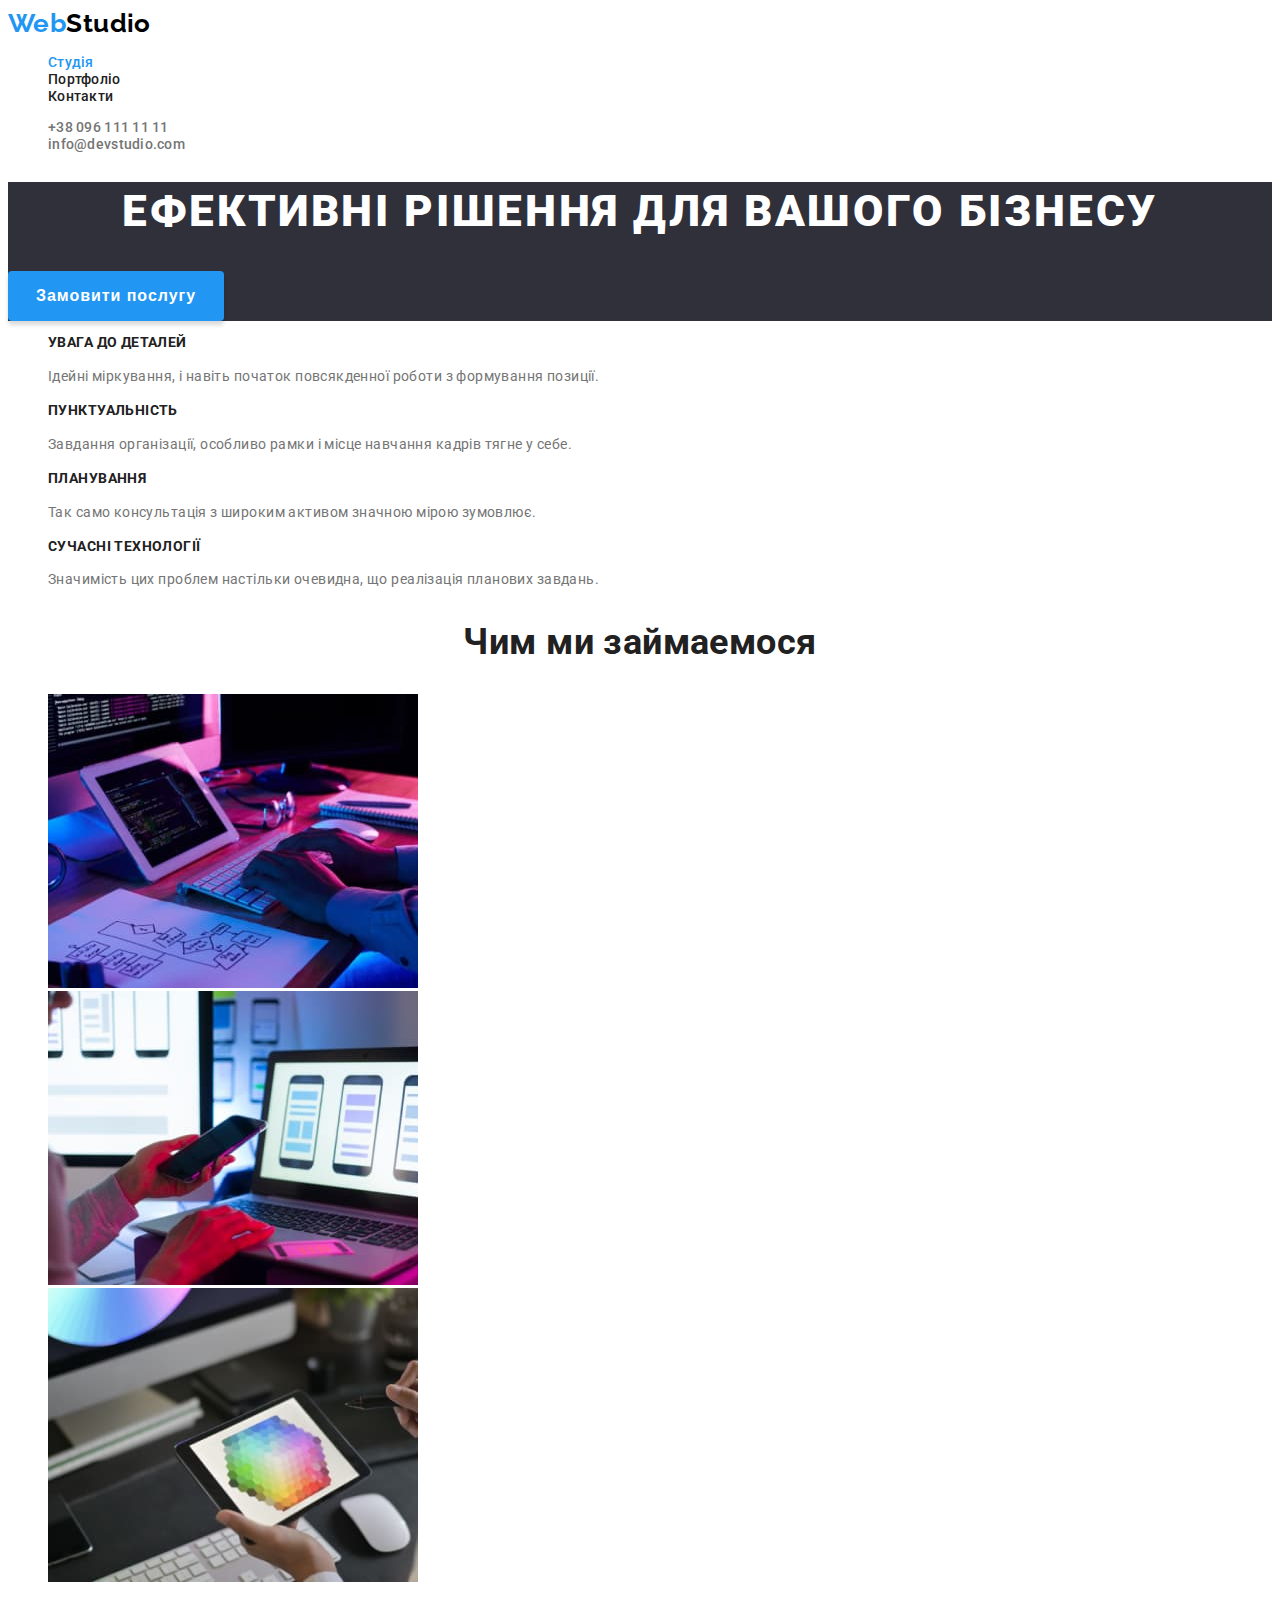
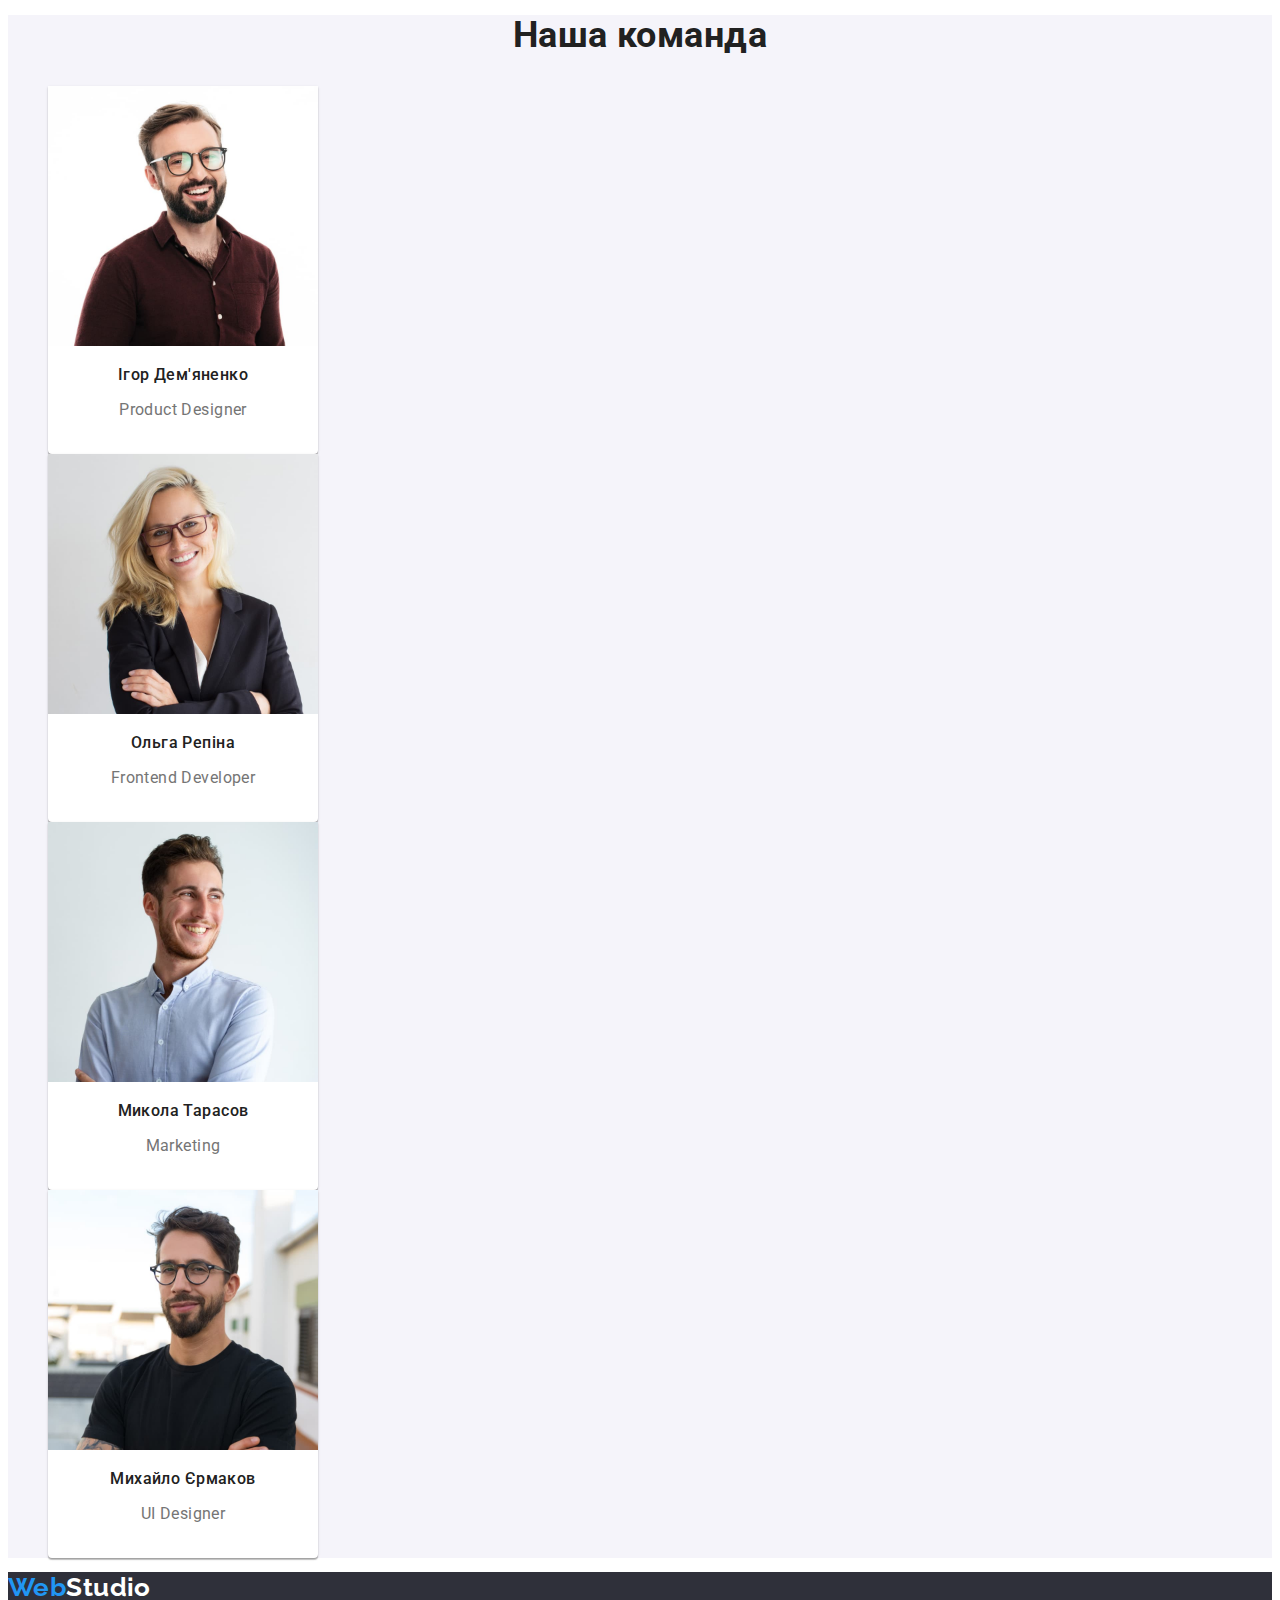
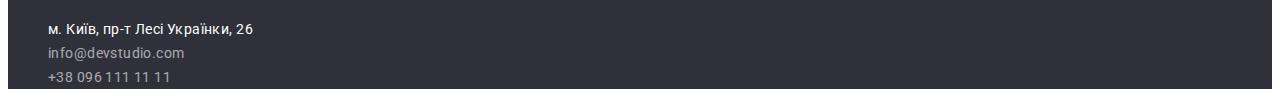
==== index.html @ 96045a49 "Создана копия с дз2" ====
<!DOCTYPE html>
<html lang="uk">
<head>
    <meta charset="UTF-8">
    <meta http-equiv="X-UA-Compatible" content="IE=edge">
    <meta name="viewport" content="width=device-width, initial-scale=1.0">
    <title>Студія</title>
    <link rel="preconnect" href="https://fonts.googleapis.com">
    <link rel="preconnect" href="https://fonts.gstatic.com" crossorigin>
    <link href="https://fonts.googleapis.com/css2?family=Raleway:wght@700&family=Roboto:wght@400;500;700;900&display=swap" rel="stylesheet">
    <link rel="stylesheet" href="./normalize.css">
    <link rel="stylesheet" href="./css/styles.css">
</head>
<body>
    <header class="page-header">
        <!-- шапка меню-->
        <nav>
            <a class="logo" href="./index.html" lang="en">Web<span class="logo-header">Studio</span></a>
            <ul class="site-nav list">
                <li><a class="link accent active" href="./index.html">Студія</a></li>
                <li><a class="link  accent" href="./portfolio.html">Портфоліо</a></li>
                <li><a class="link  accent" href="#">Контакти</a></li>
            </ul>
        </nav>
        <!-- Контакты -->
        <ul class="list">
            <li>
                <a class="nav-contacts  accent" href="tel:+380961111111">+38 096 111 11 11</a>
            </li>
            <li>
                <a class="nav-contacts  accent" href="mailto:info@devstudio.com">info@devstudio.com</a>
            </li>
        </ul>
    </header>
    <main>
        <!-- Секция 1  Герой "Шапка" по Фигме -->
        <section class="hero">
            <h1 class="hero-title">Ефективні рішення для вашого бізнесу</h1>
            <button class="hero-button" type="button">Замовити послугу</button>
        </section>
        <!-- Секция 2 "Особливості"  -->
        <section class="peculiarities">
            <h2 class="section-title visually-hidden" >Особливості</h2>
            <ul class="list">
                <li>
                    <h3 class="peculiarities-subtitle" >Увага до деталей</h3>
                    <p class="peculiarities-text">Ідейні міркування, і навіть початок повсякденної роботи з формування позиції.</p>
                </li>
                <li>
                    <h3 class="peculiarities-subtitle" >Пунктуальність</h3>
                    <p class="peculiarities-text">Завдання організації, особливо рамки і місце навчання кадрів тягне у себе.</p>
                </li>
                <li>
                    <h3 class="peculiarities-subtitle" >Планування</h3>
                    <p class="peculiarities-text">Так само консультація з широким активом значною мірою зумовлює.</p>
                </li>
                <li>
                    <h3 class="peculiarities-subtitle" >Сучасні технології</h3>
                    <p class="peculiarities-text">Значимість цих проблем настільки очевидна, що реалізація планових завдань.</p>
                </li>
            </ul>
        </section>
        <!-- Секция 3 "Чим ми займаемося" -->
        <section>
            <h2 class="section-title" >Чим ми займаемося</h2>
            <ul class="list">
                <li>
                    <img src="./images/studio/sect3/section3-box1.jpg" alt="Десктопні додатки" width="370">
                </li>
                <li>
                    <img src="./images/studio/sect3/section3-box2.jpg" alt="Мобільні додатки" width="370">
                </li>
                <li>
                    <img src="./images/studio/sect3/section3-box3.jpg" alt="Дизайнерські рішення" width="370">
                </li>
            </ul>
        </section>
        <!-- Секция 4 "Наша команда" -->
        <section class="team">
            <h2 class="section-title" >Наша команда</h2>
            <ul class="list">
                <li class="team-card">
                    <img src="./images/studio/sect4/section4-img1.jpg" alt="Фото Ігоря Дем'яненко" width="270" />
                    <h3 class="team-subtitle" >Ігор Дем'яненко</h3>
                    <p lang="en" class="team-text">Product Designer</p>
                </li>
                <li class="team-card">
                    <img src="./images/studio/sect4/section4-img2.jpg" alt="Фото Ольги Репіной" width="270" />
                    <h3 class="team-subtitle" >Ольга Репіна</h3>
                    <p lang="en" class="team-text">Frontend Developer</p>
                </li>
                <li class="team-card">
                    <img src="./images/studio/sect4/section4-img3.jpg" alt="Фото Миколи Тарасова" width="270" />
                    <h3 class="team-subtitle" >Микола Тарасов</h3>
                    <p lang="en" class="team-text">Marketing</p>
                </li>
                <li class="team-card">
                    <img src="./images/studio/sect4/section4-img4.jpg" alt="Фото Михайла Єрмакова" width="270" />
                    <h3 class="team-subtitle" >Михайло Єрмаков</h3>
                    <p lang="en" class="team-text">UI Designer</p>
                </li>
            </ul>
        </section>
    </main>
        <!-- Подвал -->
    <footer class="footer">
        <a class="logo" href="./index.html" lang="en">Web<span class="logo-footer">Studio</span></a>
        <address>
            <ul class="list">
                <li>
                    <a class="address-link" href="https://goo.gl/maps/CPtrU1FHBa2aNyZL9" target="_blank" rel="noopener noreferrer nofollow">м. Київ, пр-т Лесі Українки, 26</a>
                </li>
                <li>
                    <a class="footer-contacts accent" href="mailto:info@devstudio.com">info@devstudio.com</a>
                </li>
                <li>
                    <a class="footer-contacts accent" href="tel:+380961111111">+38 096 111 11 11</a>
                </li>
            </ul>
        </address>
    </footer>
</body>
</html>
---- css/styles.css ----
:root {
    --priority-text-color: #757575;
    --title-text-color: #212121;
    --accent-color: #2196F3;
    --borders-color: #ECECEC;
    --hero-footer-background: #2F303A;
    --page-background: #FFFFFF;
    --logo-header: #000000;
    --logo-footer: #FFFFFF;
    --hero:  #FFFFFF;
    --team-background: #F5F4FA;
    --address-color: rgba(255, 255, 255, 0.6);
    --team-box-shadow: 0px 1px 3px rgba(0, 0, 0, 0.12),
    0px 1px 1px rgba(0, 0, 0, 0.14),
    0px 2px 1px rgba(0, 0, 0, 0.2);
    --portfolio-box-shadow: 0px 3px 1px rgba(0, 0, 0, 0.1),
    0px 1px 2px rgba(0, 0, 0, 0.08),
    0px 2px 2px rgba(0, 0, 0, 0.12);
    --project-border:  #EEEEEE;
}

body{
    font-family: "Roboto", sans-serif ;
    font-size: 14px;
    letter-spacing: 0.03em;
    background-color: var(--page-background);
    color: var(--priority-text-color);
}

/* .page-header {
    width: 1600px;
    height: 56px;
    border: 1px solid #ECECEC; 
} */

/* Ссылка-Логотип  */
.logo {
    font-family: 'Raleway';
    font-weight: 700;
    font-size: 26px;
    line-height: 1.22;
    color: var(--accent-color);
}

/* Текст Studio */
.logo-header {
    color: var(--logo-header);
}
.logo-footer {
    color: var(--logo-footer);
}

/* Сброс точек списка */
.list,
.buttons.list,
.projects.list {
    list-style: none;   
}

/* Меню навигации */
.link,
.nav-contacts {
    font-weight: 500;
    line-height: 1.14;
    letter-spacing: 0.02em;
    color: var(--title-text-color);
}

/* Ссылки в навигации */
.logo,
.accent {
    text-decoration: none;
}

/* Цвет наведения на ссылку*/
.active,
.accent:hover,
.accent:focus {
    color: var(--accent-color);
}

.nav-contacts {
    color: var(--priority-text-color);
}

/* Секция Герой */
.hero {
    background-color: var(--hero-footer-background);
}

.hero-title {
    font-weight: 900;
    font-size: 44px;
    line-height: 1.36;
    text-align: center;
    letter-spacing: 0.06em;
    text-transform: uppercase;
    color: var(--hero);
}

/* Кнопка */
.hero-button {
    width: 216px;
    height: 50px;
    font-weight: 700;
    font-size: 16px;
    line-height: 1.88;
    letter-spacing: 0.06em;
    color: var(--logo-footer);
    border-radius: 4px;
    background-color: var(--accent-color);
    border: 0;
    box-shadow: 0px 4px 4px rgba(0, 0, 0, 0.15);
    cursor: pointer;
}

/* Заголовки секций h2 */
.section-title {
    font-size: 36px;
    line-height: 1.16;
    text-align: center;
    color: var(--title-text-color);
}

/* Скрытие заголовка */
.visually-hidden {
    position: absolute;
    white-space: nowrap;
    width: 1px;
    height: 1px;
    overflow: hidden;
    border: 0;
    padding: 0;
    clip: rect(0 0 0 0);
    clip-path: inset(50%);
    margin: -1px;
}

/* Заголовки h3 Секции "Особенности"*/
.peculiarities-subtitle {
    font-size: 14px;
    line-height: 1.14;
    text-transform: uppercase;
    color: var(--title-text-color);
} 

/* текст Секции "Особенности" */
.peculiarities-text {
    line-height: 1.7;
}

/* Секция Наша команда */
.team {
    background-color: var(--team-background);
}

.team-card {
    width: 270px;
    height: 368px;
    background: var(--page-background);
    box-shadow: var(--team-box-shadow);
    border-radius: 0px 0px 4px 4px;
}

.team-subtitle {
    font-weight: 500;
    font-size: 16px;
    line-height: 1.19;
    text-align: center;
    color: var(--title-text-color);
}

.team-text {
    font-size: 16px;
    line-height: 1.19;
    text-align: center;
}

/* Футер */
.footer {
    background: var(--hero-footer-background);
}

.address-link,
.footer-contacts {
    font-style: normal;
    line-height: 1.7;
    color: var(--logo-footer);
    text-decoration: none;
}

.footer-contacts {
    color: var(--address-color);
}

/* Страница Портфолио */
/* Кнопки */
.portfolio-button {
    font-family: inherit;
    font-weight: 500;
    font-size: 16px;
    line-height: 1.6;
    text-align: center;
    color: var(--title-text-color);
    cursor: pointer;
    background: var(--team-background);
    border-radius: 4px;
    border: 0;
}
  /* Активная кнопка */
.portfolio-button.active,
.portfolio-button:hover,
portfolio-button:focus {
    color: var(--logo-footer);
    background: var(--accent-color);
}

/* Заголовки h2 Проектов */
.projects-title {
    font-size: 18px;
    line-height: 2;
    letter-spacing: 0.06em;
    color: var(--title-text-color);
}

.projects-text {
font-size: 16px;
line-height: 1.87;
}
.project {
    width: 370px;
    height: 404px;
background:var(--page-background);
border: 1px solid var(--project-border);
}
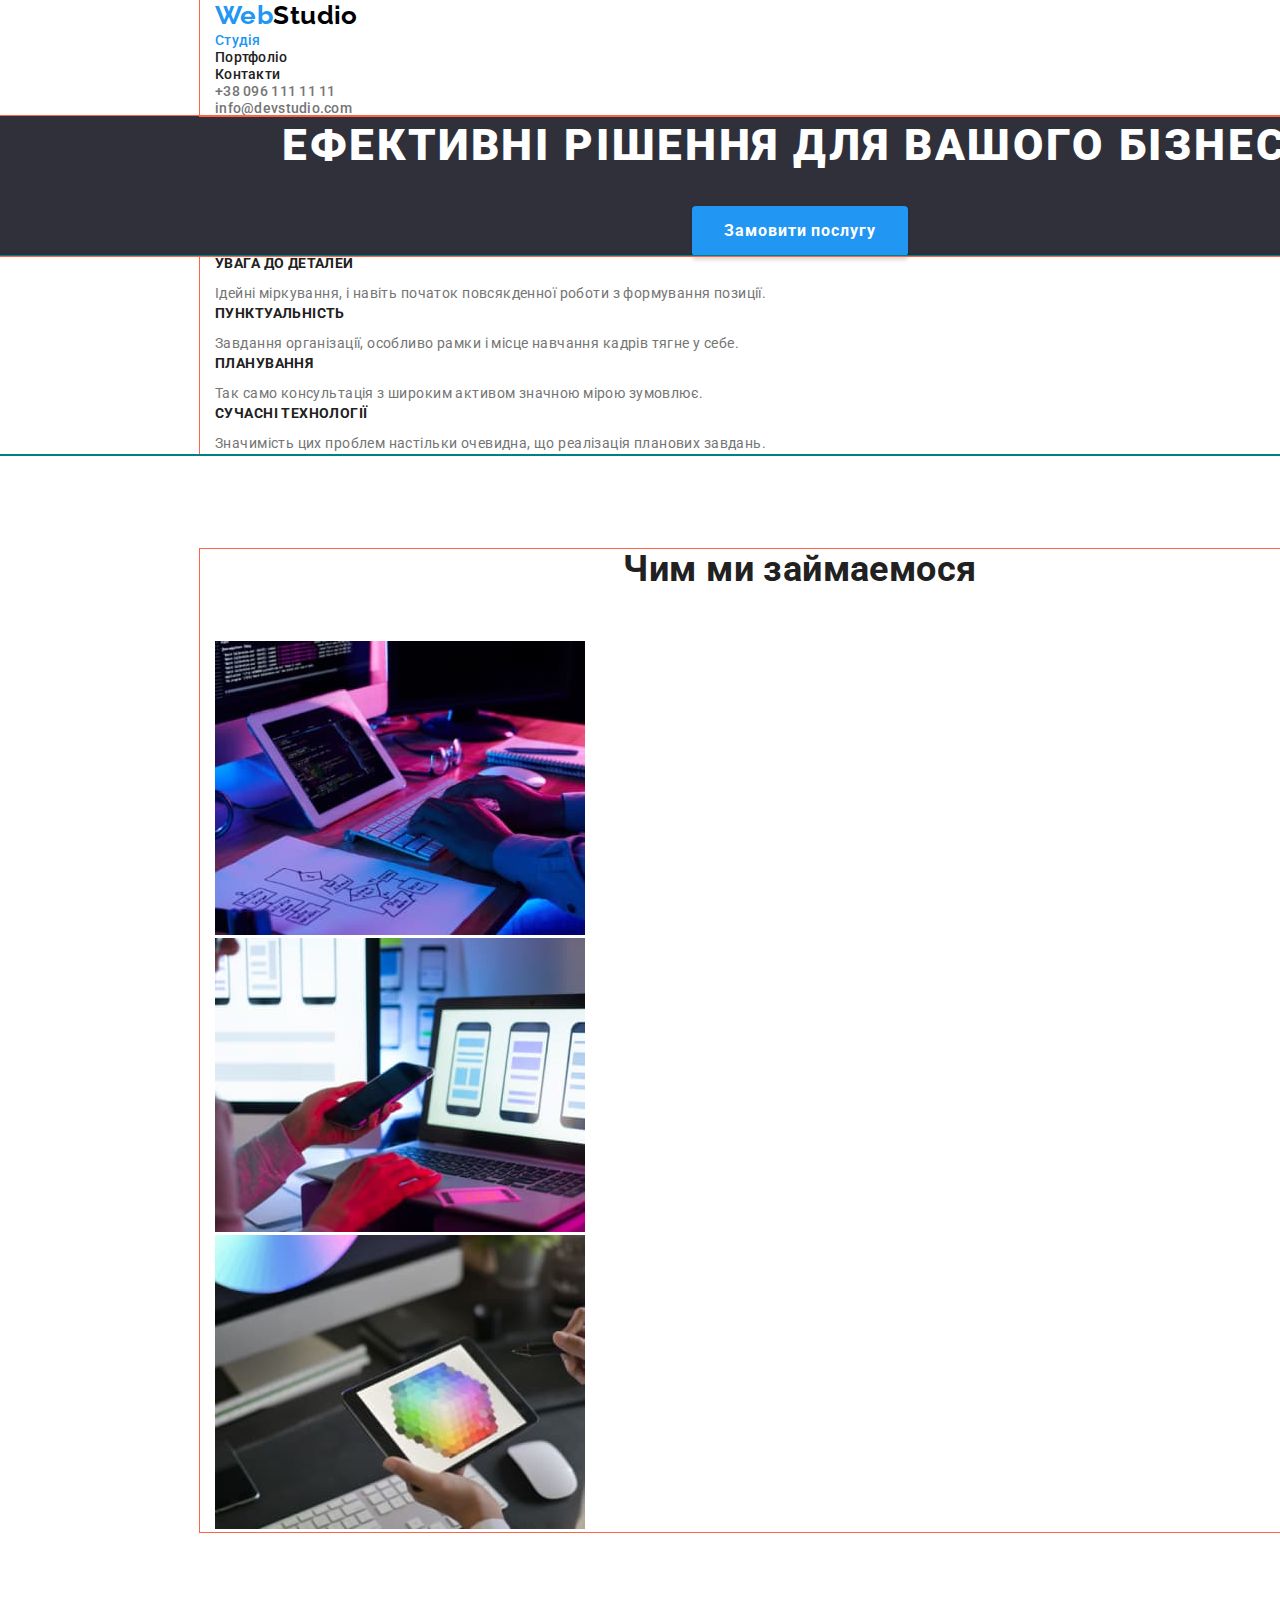
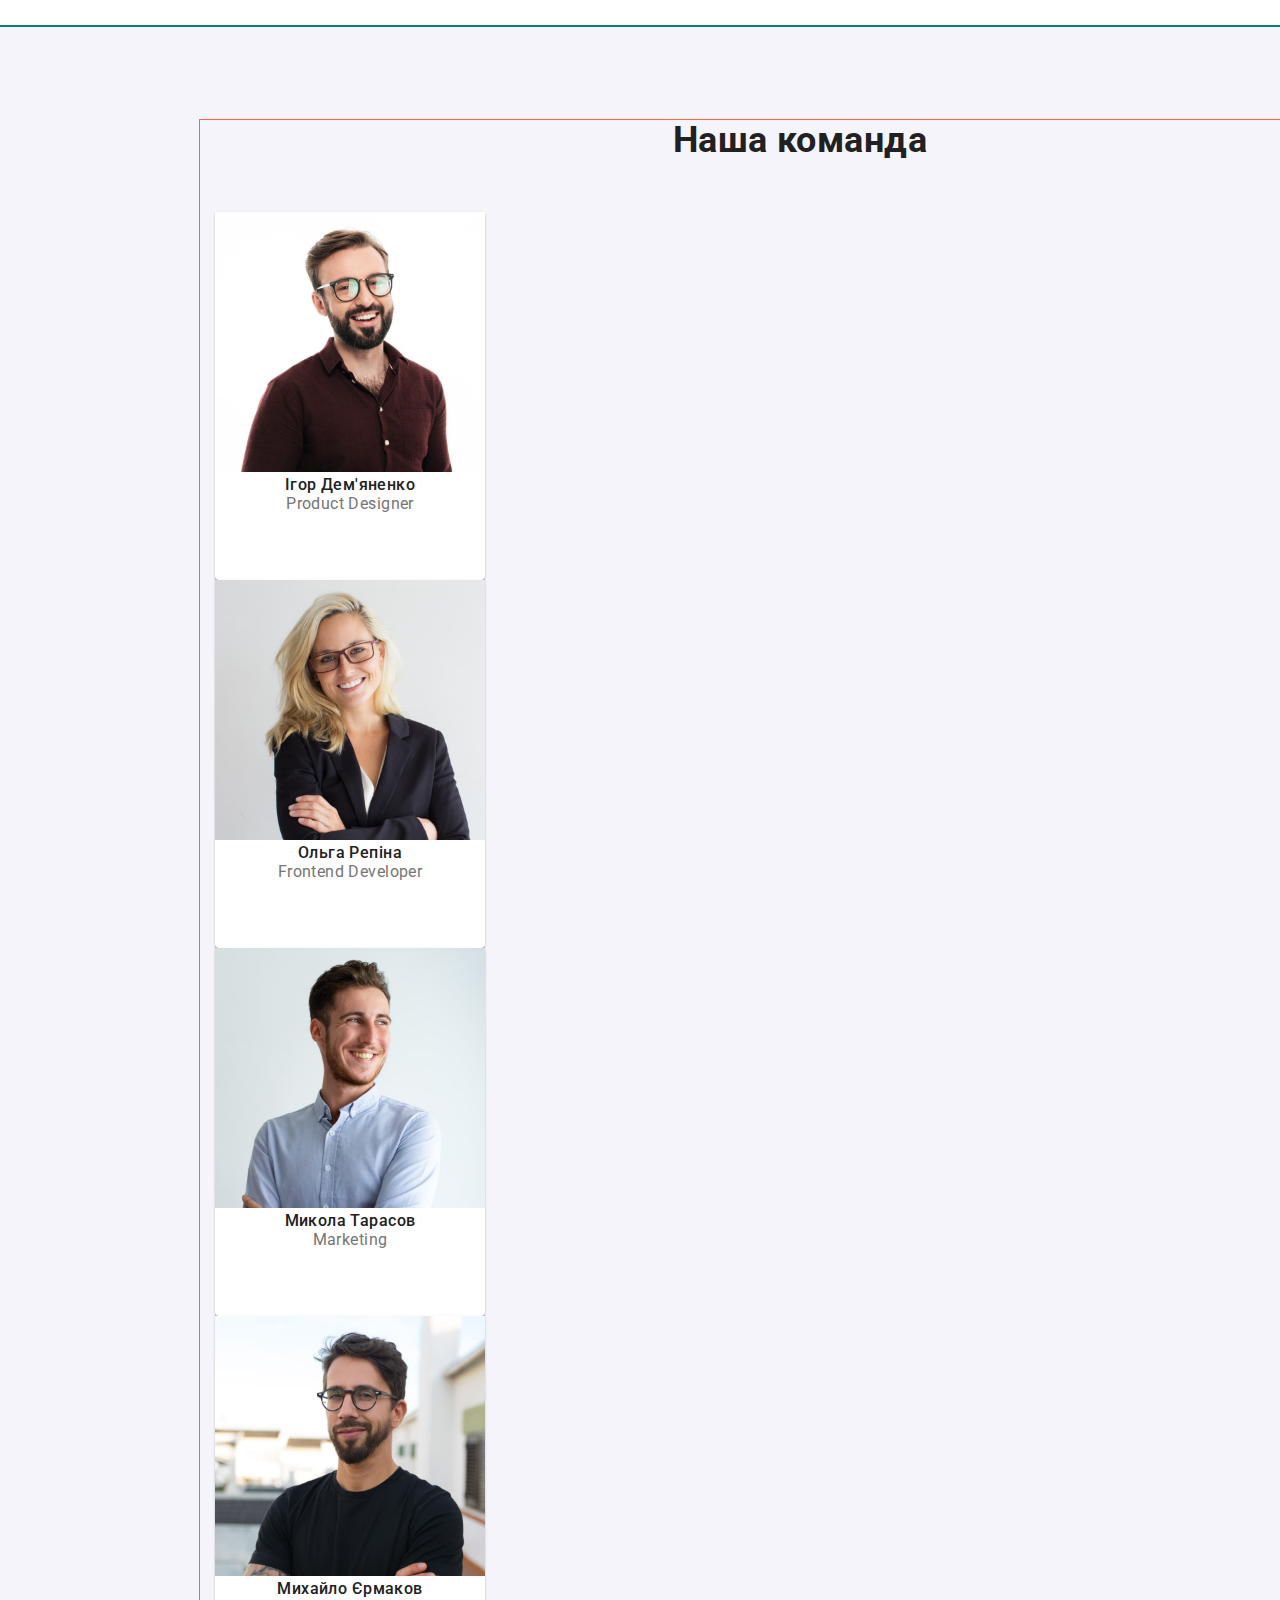
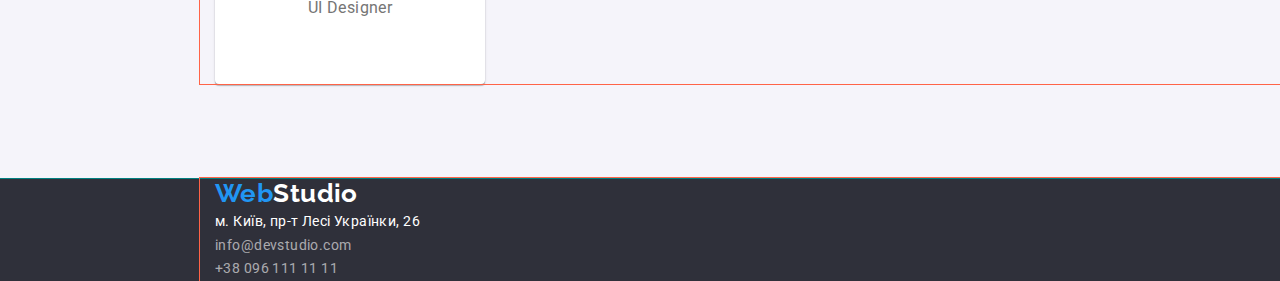
==== commit f4eb1e66: "Выполнено модуль 3. Блочная модель" ====
--- a/index.html
+++ b/index.html
@@ -8,29 +8,31 @@
     <link rel="preconnect" href="https://fonts.googleapis.com">
     <link rel="preconnect" href="https://fonts.gstatic.com" crossorigin>
     <link href="https://fonts.googleapis.com/css2?family=Raleway:wght@700&family=Roboto:wght@400;500;700;900&display=swap" rel="stylesheet">
-    <link rel="stylesheet" href="./normalize.css">
+    <link rel="stylesheet" href="https://cdnjs.cloudflare.com/ajax/libs/modern-normalize/1.1.0/modern-normalize.min.css">
     <link rel="stylesheet" href="./css/styles.css">
 </head>
 <body>
     <header class="page-header">
         <!-- шапка меню-->
-        <nav>
-            <a class="logo" href="./index.html" lang="en">Web<span class="logo-header">Studio</span></a>
-            <ul class="site-nav list">
-                <li><a class="link accent active" href="./index.html">Студія</a></li>
-                <li><a class="link  accent" href="./portfolio.html">Портфоліо</a></li>
-                <li><a class="link  accent" href="#">Контакти</a></li>
+        <div class="container">
+            <nav>
+                <a class="logo" href="./index.html" lang="en">Web<span class="logo-header">Studio</span></a>
+                <ul class="site-nav list">
+                    <li><a class="link accent active" href="./index.html">Студія</a></li>
+                    <li><a class="link  accent" href="./portfolio.html">Портфоліо</a></li>
+                    <li><a class="link  accent" href="#">Контакти</a></li>
+                </ul>
+            </nav>
+            <!-- Контакты -->
+            <ul class="list">
+                <li>
+                    <a class="nav-contacts  accent" href="tel:+380961111111">+38 096 111 11 11</a>
+                </li>
+                <li>
+                    <a class="nav-contacts  accent" href="mailto:info@devstudio.com">info@devstudio.com</a>
+                </li>
             </ul>
-        </nav>
-        <!-- Контакты -->
-        <ul class="list">
-            <li>
-                <a class="nav-contacts  accent" href="tel:+380961111111">+38 096 111 11 11</a>
-            </li>
-            <li>
-                <a class="nav-contacts  accent" href="mailto:info@devstudio.com">info@devstudio.com</a>
-            </li>
-        </ul>
+        </div>
     </header>
     <main>
         <!-- Секция 1  Герой "Шапка" по Фигме -->
@@ -38,86 +40,94 @@
             <h1 class="hero-title">Ефективні рішення для вашого бізнесу</h1>
             <button class="hero-button" type="button">Замовити послугу</button>
         </section>
-        <!-- Секция 2 "Особливості"  -->
-        <section class="peculiarities">
-            <h2 class="section-title visually-hidden" >Особливості</h2>
-            <ul class="list">
-                <li>
-                    <h3 class="peculiarities-subtitle" >Увага до деталей</h3>
-                    <p class="peculiarities-text">Ідейні міркування, і навіть початок повсякденної роботи з формування позиції.</p>
-                </li>
-                <li>
-                    <h3 class="peculiarities-subtitle" >Пунктуальність</h3>
-                    <p class="peculiarities-text">Завдання організації, особливо рамки і місце навчання кадрів тягне у себе.</p>
-                </li>
-                <li>
-                    <h3 class="peculiarities-subtitle" >Планування</h3>
-                    <p class="peculiarities-text">Так само консультація з широким активом значною мірою зумовлює.</p>
-                </li>
-                <li>
-                    <h3 class="peculiarities-subtitle" >Сучасні технології</h3>
-                    <p class="peculiarities-text">Значимість цих проблем настільки очевидна, що реалізація планових завдань.</p>
-                </li>
-            </ul>
+        <!-- Секция 2 "Особливості" peculiarities -->
+        <section class="section no-padding">
+            <div class="container">
+                <h2 class="section-title visually-hidden" >Особливості</h2>
+                <ul class="list">
+                    <li>
+                        <h3 class="peculiarities-subtitle" >Увага до деталей</h3>
+                        <p class="peculiarities-text">Ідейні міркування, і навіть початок повсякденної роботи з формування позиції.</p>
+                    </li>
+                    <li>
+                        <h3 class="peculiarities-subtitle" >Пунктуальність</h3>
+                        <p class="peculiarities-text">Завдання організації, особливо рамки і місце навчання кадрів тягне у себе.</p>
+                    </li>
+                    <li>
+                        <h3 class="peculiarities-subtitle" >Планування</h3>
+                        <p class="peculiarities-text">Так само консультація з широким активом значною мірою зумовлює.</p>
+                    </li>
+                    <li>
+                        <h3 class="peculiarities-subtitle" >Сучасні технології</h3>
+                        <p class="peculiarities-text">Значимість цих проблем настільки очевидна, що реалізація планових завдань.</p>
+                    </li>
+                </ul>
+            </div>
         </section>
         <!-- Секция 3 "Чим ми займаемося" -->
-        <section>
-            <h2 class="section-title" >Чим ми займаемося</h2>
-            <ul class="list">
-                <li>
-                    <img src="./images/studio/sect3/section3-box1.jpg" alt="Десктопні додатки" width="370">
-                </li>
-                <li>
-                    <img src="./images/studio/sect3/section3-box2.jpg" alt="Мобільні додатки" width="370">
-                </li>
-                <li>
-                    <img src="./images/studio/sect3/section3-box3.jpg" alt="Дизайнерські рішення" width="370">
-                </li>
-            </ul>
+        <section class="section">
+            <div class="container">
+                <h2 class="section-title" >Чим ми займаемося</h2>
+                <ul class="list">
+                    <li>
+                        <img src="./images/studio/sect3/section3-box1.jpg" alt="Десктопні додатки" width="370">
+                    </li>
+                    <li>
+                        <img src="./images/studio/sect3/section3-box2.jpg" alt="Мобільні додатки" width="370">
+                    </li>
+                    <li>
+                        <img src="./images/studio/sect3/section3-box3.jpg" alt="Дизайнерські рішення" width="370">
+                    </li>
+                </ul>
+            </div>
         </section>
         <!-- Секция 4 "Наша команда" -->
-        <section class="team">
-            <h2 class="section-title" >Наша команда</h2>
-            <ul class="list">
-                <li class="team-card">
-                    <img src="./images/studio/sect4/section4-img1.jpg" alt="Фото Ігоря Дем'яненко" width="270" />
-                    <h3 class="team-subtitle" >Ігор Дем'яненко</h3>
-                    <p lang="en" class="team-text">Product Designer</p>
-                </li>
-                <li class="team-card">
-                    <img src="./images/studio/sect4/section4-img2.jpg" alt="Фото Ольги Репіной" width="270" />
-                    <h3 class="team-subtitle" >Ольга Репіна</h3>
-                    <p lang="en" class="team-text">Frontend Developer</p>
-                </li>
-                <li class="team-card">
-                    <img src="./images/studio/sect4/section4-img3.jpg" alt="Фото Миколи Тарасова" width="270" />
-                    <h3 class="team-subtitle" >Микола Тарасов</h3>
-                    <p lang="en" class="team-text">Marketing</p>
-                </li>
-                <li class="team-card">
-                    <img src="./images/studio/sect4/section4-img4.jpg" alt="Фото Михайла Єрмакова" width="270" />
-                    <h3 class="team-subtitle" >Михайло Єрмаков</h3>
-                    <p lang="en" class="team-text">UI Designer</p>
-                </li>
-            </ul>
+        <section class="team section">
+            <div class="container">
+                <h2 class="section-title">Наша команда</h2>
+                <ul class="list">
+                    <li class="team-card">
+                        <img src="./images/studio/sect4/section4-img1.jpg" alt="Фото Ігоря Дем'яненко" width="270" />
+                        <h3 class="team-subtitle" >Ігор Дем'яненко</h3>
+                        <p lang="en" class="team-text">Product Designer</p>
+                    </li>
+                    <li class="team-card">
+                        <img src="./images/studio/sect4/section4-img2.jpg" alt="Фото Ольги Репіной" width="270" />
+                        <h3 class="team-subtitle" >Ольга Репіна</h3>
+                        <p lang="en" class="team-text">Frontend Developer</p>
+                    </li>
+                    <li class="team-card">
+                        <img src="./images/studio/sect4/section4-img3.jpg" alt="Фото Миколи Тарасова" width="270" />
+                        <h3 class="team-subtitle" >Микола Тарасов</h3>
+                        <p lang="en" class="team-text">Marketing</p>
+                    </li>
+                    <li class="team-card">
+                        <img src="./images/studio/sect4/section4-img4.jpg" alt="Фото Михайла Єрмакова" width="270" />
+                        <h3 class="team-subtitle" >Михайло Єрмаков</h3>
+                        <p lang="en" class="team-text">UI Designer</p>
+                    </li>
+                </ul>
+            </div>
         </section>
     </main>
         <!-- Подвал -->
     <footer class="footer">
-        <a class="logo" href="./index.html" lang="en">Web<span class="logo-footer">Studio</span></a>
-        <address>
-            <ul class="list">
-                <li>
-                    <a class="address-link" href="https://goo.gl/maps/CPtrU1FHBa2aNyZL9" target="_blank" rel="noopener noreferrer nofollow">м. Київ, пр-т Лесі Українки, 26</a>
-                </li>
-                <li>
-                    <a class="footer-contacts accent" href="mailto:info@devstudio.com">info@devstudio.com</a>
-                </li>
-                <li>
-                    <a class="footer-contacts accent" href="tel:+380961111111">+38 096 111 11 11</a>
-                </li>
-            </ul>
-        </address>
+        <div class="container">
+            <a class="logo" href="./index.html" lang="en">Web<span class="logo-footer">Studio</span></a>
+            <address>
+                <ul class="list">
+                    <li>
+                        <a class="address-link" href="https://goo.gl/maps/CPtrU1FHBa2aNyZL9" target="_blank" rel="noopener noreferrer nofollow">м. Київ, пр-т Лесі Українки, 26</a>
+                    </li>
+                    <li>
+                        <a class="footer-contacts accent" href="mailto:info@devstudio.com">info@devstudio.com</a>
+                    </li>
+                    <li>
+                        <a class="footer-contacts accent" href="tel:+380961111111">+38 096 111 11 11</a>
+                    </li>
+                </ul>
+            </address>
+    </div>
     </footer>
 </body>
 </html>--- a/css/styles.css
+++ b/css/styles.css
@@ -17,7 +17,21 @@
     0px 1px 2px rgba(0, 0, 0, 0.08),
     0px 2px 2px rgba(0, 0, 0, 0.12);
     --project-border:  #EEEEEE;
-}
+    --hero-box-shadow: 0px 4px 4px rgba(0, 0, 0, 0.15);
+    --hero-button-active: #188CE8;
+
+}
+
+/* Подключается через modern-normalize.min.css */
+/* html {
+    box-sizing: border-box;
+}
+
+  *,
+  *::before,
+  *::after {
+    box-sizing: inherit;
+} */
 
 body{
     font-family: "Roboto", sans-serif ;
@@ -25,13 +39,22 @@
     letter-spacing: 0.03em;
     background-color: var(--page-background);
     color: var(--priority-text-color);
-}
-
-/* .page-header {
     width: 1600px;
-    height: 56px;
-    border: 1px solid #ECECEC; 
-} */
+        outline: 1px solid tomato;
+}
+
+.page-header {
+    width: 1600px;
+
+}
+.container {
+    width: 1200px;
+    margin: 0 auto;
+    padding: 0 15px;
+    outline: 1px solid tomato;
+
+}
+
 
 /* Ссылка-Логотип  */
 .logo {
@@ -40,6 +63,8 @@
     font-size: 26px;
     line-height: 1.22;
     color: var(--accent-color);
+    display: inline-block;
+    
 }
 
 /* Текст Studio */
@@ -54,7 +79,7 @@
 .list,
 .buttons.list,
 .projects.list {
-    list-style: none;   
+    list-style: none;
 }
 
 /* Меню навигации */
@@ -82,26 +107,38 @@
 .nav-contacts {
     color: var(--priority-text-color);
 }
-
+/* Сброс верхних отступов в заголовках, тексте и списках */
+h1,
+h2,
+h3,
+p,
+ul {
+    margin: 0;
+    padding: 0;
+}
 /* Секция Герой */
 .hero {
     background-color: var(--hero-footer-background);
+    text-align: center;
+    outline: 1px solid tomato;
 }
 
 .hero-title {
+    margin-bottom: 30px;
     font-weight: 900;
     font-size: 44px;
     line-height: 1.36;
-    text-align: center;
     letter-spacing: 0.06em;
     text-transform: uppercase;
     color: var(--hero);
+
 }
 
 /* Кнопка */
 .hero-button {
-    width: 216px;
-    height: 50px;
+    min-width: 216px;
+    display: inline-block;
+    padding: 10px 32px ;
     font-weight: 700;
     font-size: 16px;
     line-height: 1.88;
@@ -110,16 +147,24 @@
     border-radius: 4px;
     background-color: var(--accent-color);
     border: 0;
-    box-shadow: 0px 4px 4px rgba(0, 0, 0, 0.15);
-    cursor: pointer;
-}
-
+    box-shadow: var(--hero-box-shadow);
+}
+.hero-button:active {
+    background: var(--hero-button-active);
+}
+/* Секции */
+.section {
+padding-top: 94px;
+padding-bottom: 94px;
+outline: 1px solid teal;
+}
 /* Заголовки секций h2 */
 .section-title {
     font-size: 36px;
     line-height: 1.16;
     text-align: center;
     color: var(--title-text-color);
+    margin-bottom: 50px;
 }
 
 /* Скрытие заголовка */
@@ -136,8 +181,13 @@
     margin: -1px;
 }
 
+/* Особливості  сброс нижнего паддинга*/
+.no-padding {
+    padding: 0;
+}
 /* Заголовки h3 Секции "Особенности"*/
 .peculiarities-subtitle {
+    margin-bottom: 10px;
     font-size: 14px;
     line-height: 1.14;
     text-transform: uppercase;
@@ -196,6 +246,7 @@
 /* Страница Портфолио */
 /* Кнопки */
 .portfolio-button {
+    display: inline-block;
     font-family: inherit;
     font-weight: 500;
     font-size: 16px;
@@ -206,6 +257,8 @@
     background: var(--team-background);
     border-radius: 4px;
     border: 0;
+    padding: 6px 22px;
+
 }
   /* Активная кнопка */
 .portfolio-button.active,
@@ -213,6 +266,7 @@
 portfolio-button:focus {
     color: var(--logo-footer);
     background: var(--accent-color);
+    box-shadow: var(--portfolio-box-shadow);
 }
 
 /* Заголовки h2 Проектов */
@@ -221,6 +275,7 @@
     line-height: 2;
     letter-spacing: 0.06em;
     color: var(--title-text-color);
+    margin-bottom: 4px;
 }
 
 .projects-text {
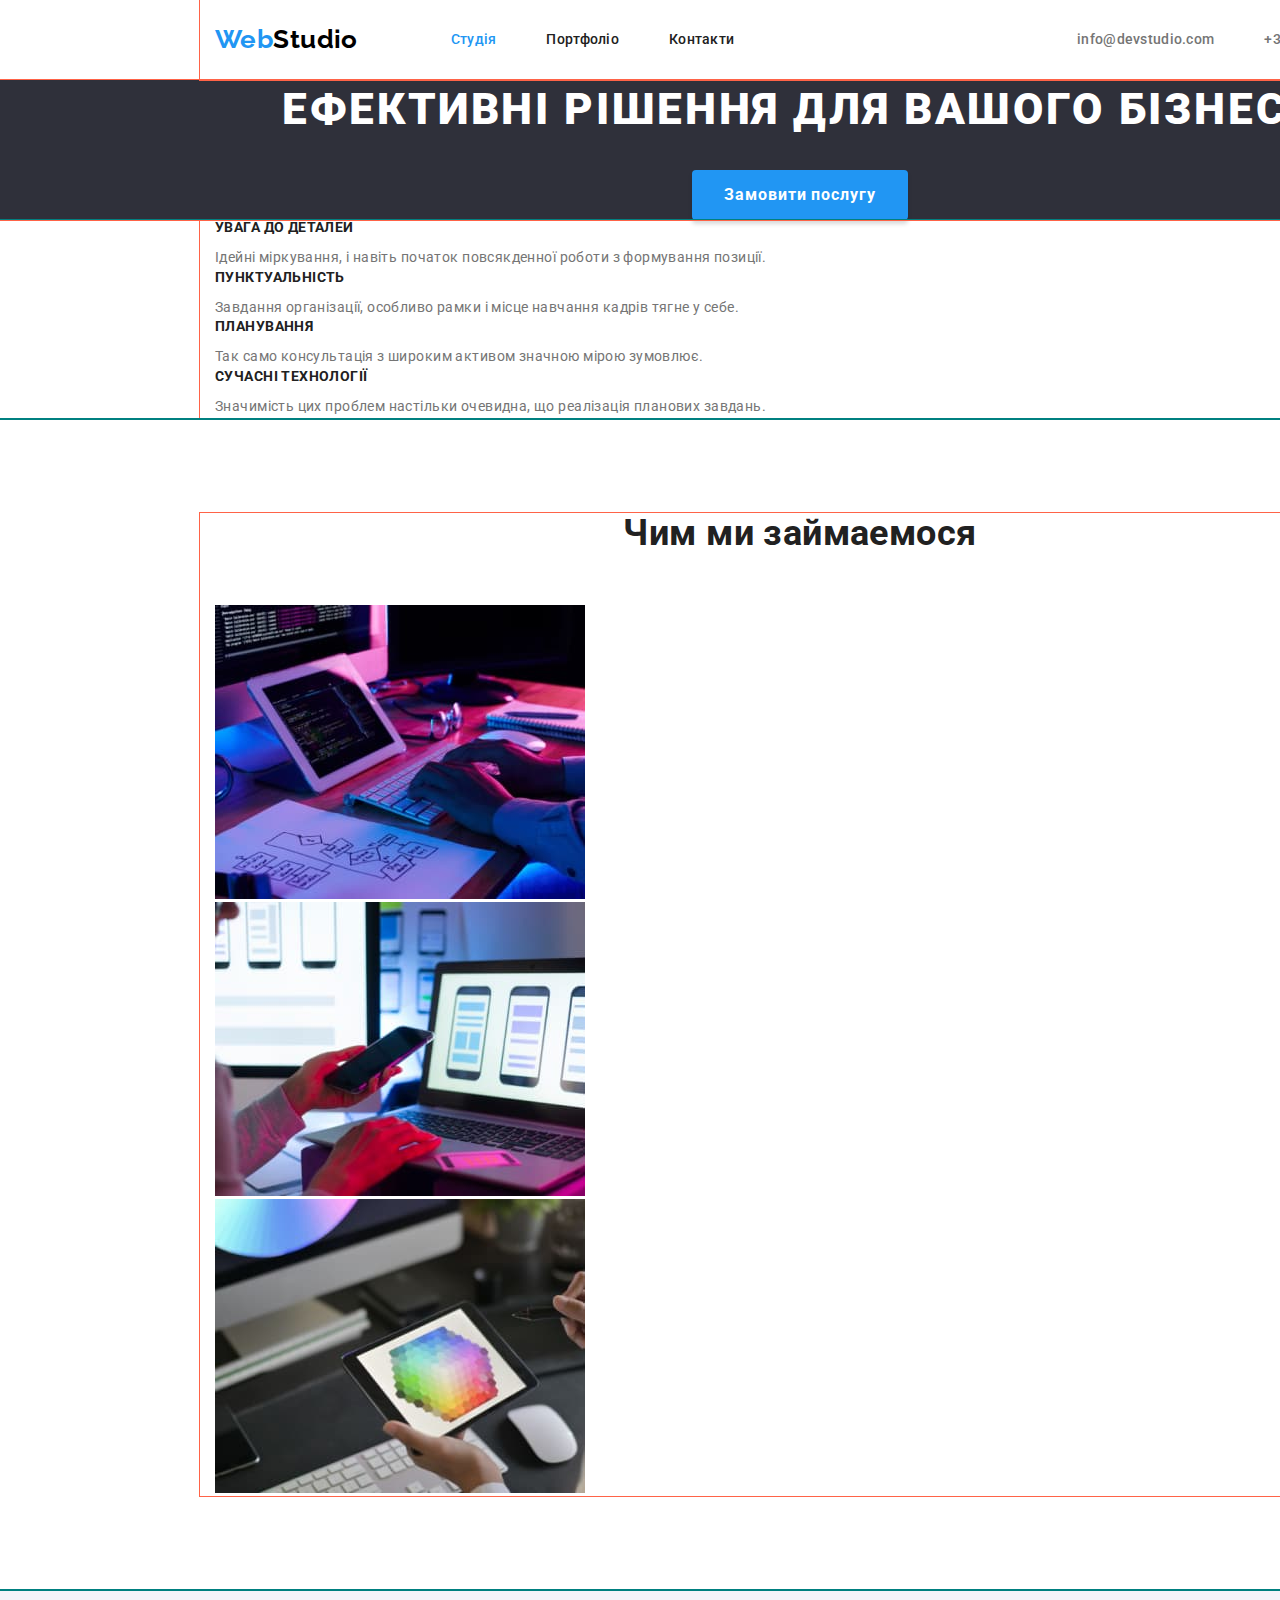
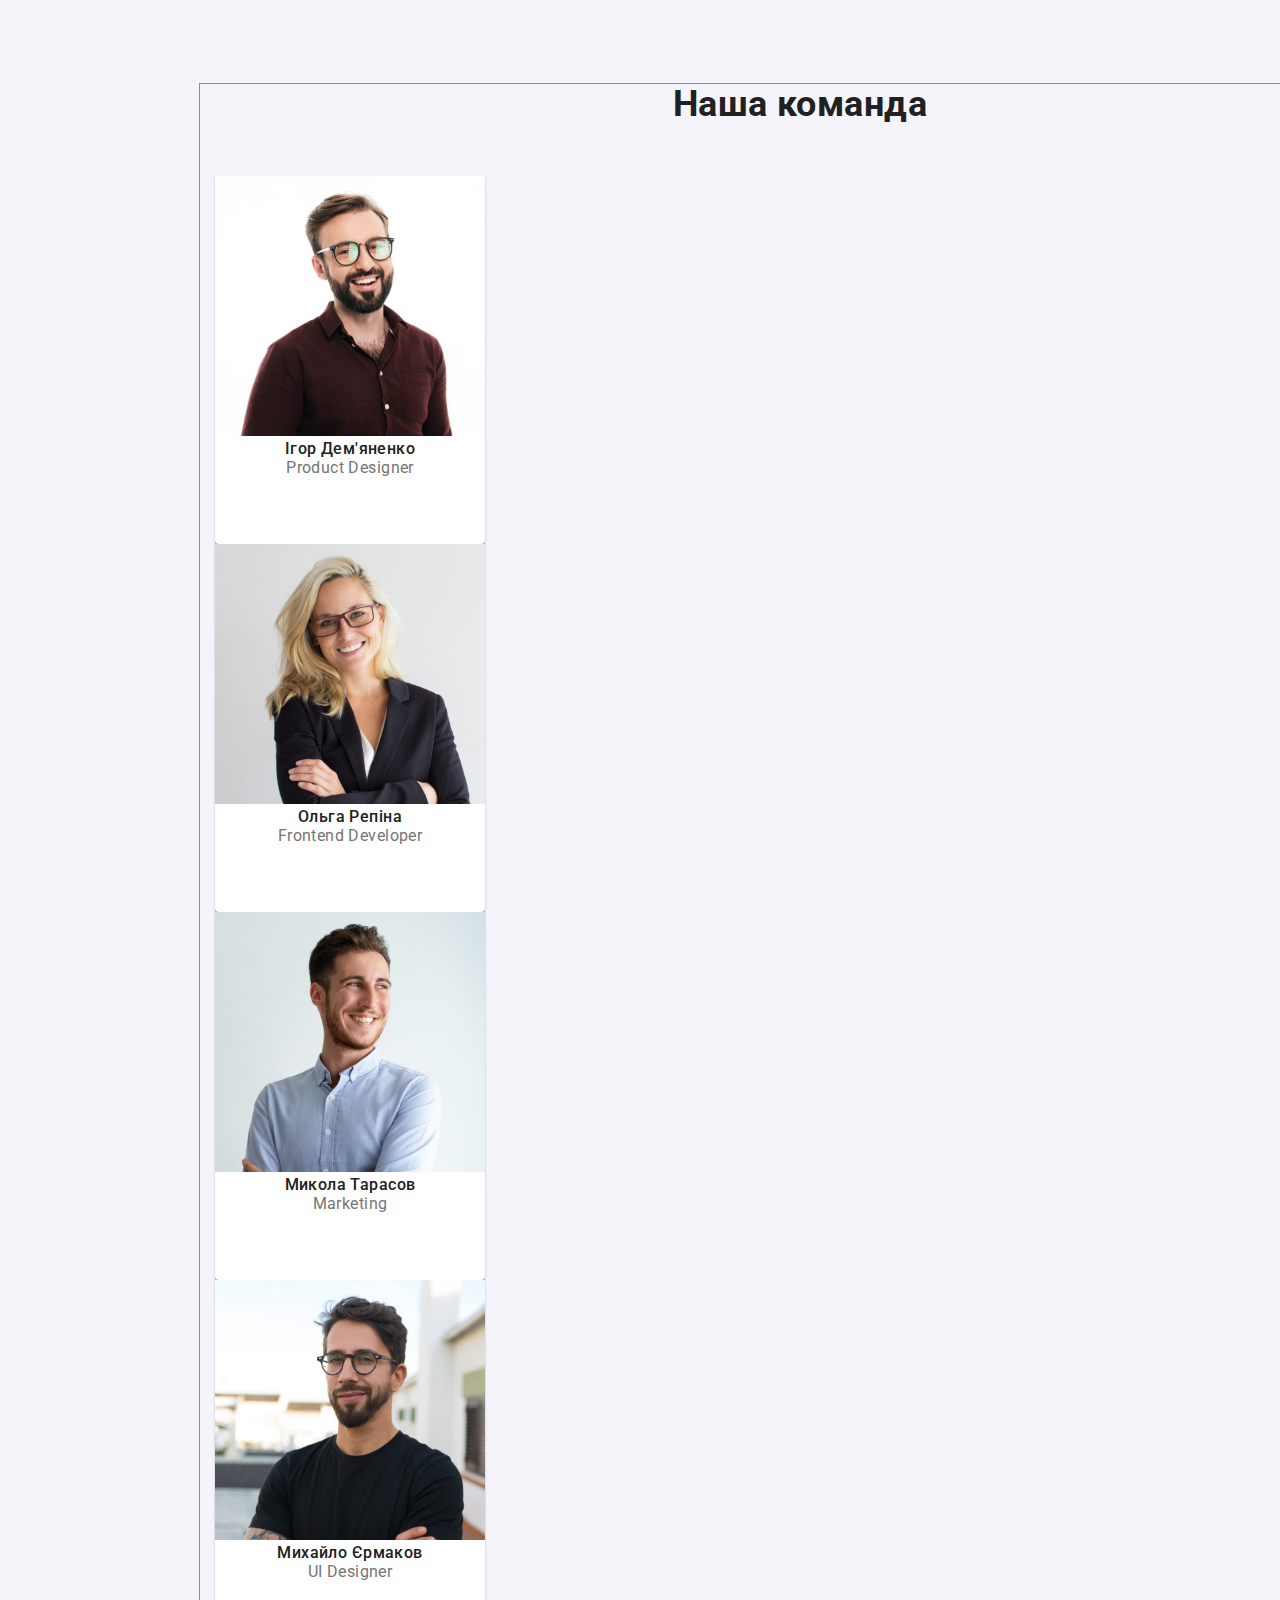
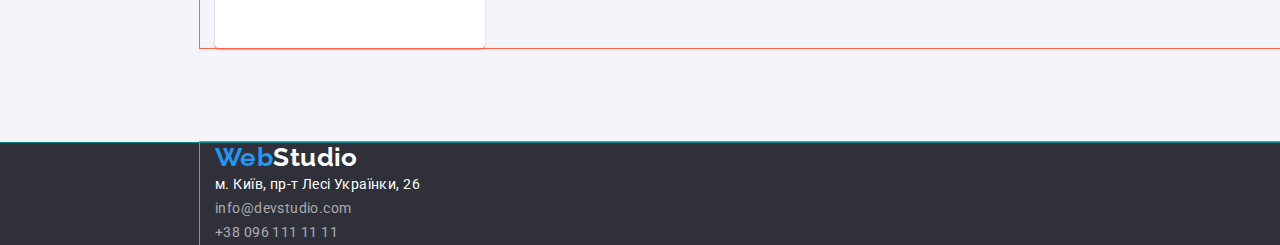
==== commit 54b80949: "Верхняя строка" ====
--- a/index.html
+++ b/index.html
@@ -14,24 +14,26 @@
 <body>
     <header class="page-header">
         <!-- шапка меню-->
-        <div class="container">
-            <nav>
-                <a class="logo" href="./index.html" lang="en">Web<span class="logo-header">Studio</span></a>
-                <ul class="site-nav list">
-                    <li><a class="link accent active" href="./index.html">Студія</a></li>
-                    <li><a class="link  accent" href="./portfolio.html">Портфоліо</a></li>
-                    <li><a class="link  accent" href="#">Контакти</a></li>
+        <div class="container flex">
+            <!-- <div class="flex-container"> -->
+                <nav class="flex">
+                    <a class="logo" href="./index.html" lang="en">Web<span class="logo-header">Studio</span></a>
+                    <ul class="site-nav list flex">
+                        <li class="item"><a class="link accent active" href="./index.html">Студія</a></li>
+                        <li class="item"><a class="link  accent" href="./portfolio.html">Портфоліо</a></li>
+                        <li class="item"><a class="link  accent" href="#">Контакти</a></li>
+                    </ul>
+                </nav>
+                <!-- Контакты -->
+                <ul class="contacts list flex">
+                    <li class="item">
+                        <a class="nav-contacts  accent" href="mailto:info@devstudio.com">info@devstudio.com</a>
+                    </li>
+                    <li class="item">
+                        <a class="nav-contacts  accent" href="tel:+380961111111">+38 096 111 11 11</a>
+                    </li>
                 </ul>
-            </nav>
-            <!-- Контакты -->
-            <ul class="list">
-                <li>
-                    <a class="nav-contacts  accent" href="tel:+380961111111">+38 096 111 11 11</a>
-                </li>
-                <li>
-                    <a class="nav-contacts  accent" href="mailto:info@devstudio.com">info@devstudio.com</a>
-                </li>
-            </ul>
+            <!-- </div> -->
         </div>
     </header>
     <main>
--- a/css/styles.css
+++ b/css/styles.css
@@ -43,6 +43,17 @@
         outline: 1px solid tomato;
 }
 
+/* Утилиты */
+/* Сброс верхних отступов в заголовках, тексте и списках */
+h1,
+h2,
+h3,
+p,
+ul {
+    margin: 0;
+    padding: 0;
+}
+
 .page-header {
     width: 1600px;
 
@@ -53,6 +64,25 @@
     padding: 0 15px;
     outline: 1px solid tomato;
 
+}
+/* Для расположения меню по центру */
+.flex-container,
+.flex {
+    display: flex;
+    align-items: center;
+}
+
+/* Для ссылок падинги */
+.link,
+.nav-contacts {
+    display: block;
+    padding-top: 32px;
+    padding-bottom: 32px;
+}
+
+/* Отступ от логотипа */
+.site-nav {
+    margin-left: 93px;
 }
 
 
@@ -91,6 +121,15 @@
     color: var(--title-text-color);
 }
 
+/* Отступы в новигации */
+/* .site-nav .item:not(:last-child) {
+margin-right: 50px;
+} */
+.site-nav .item+.item,
+.flex .item + .item {
+    margin-left: 50px;
+}
+
 /* Ссылки в навигации */
 .logo,
 .accent {
@@ -107,14 +146,9 @@
 .nav-contacts {
     color: var(--priority-text-color);
 }
-/* Сброс верхних отступов в заголовках, тексте и списках */
-h1,
-h2,
-h3,
-p,
-ul {
-    margin: 0;
-    padding: 0;
+/* Выравнивание у левому краю */
+.contacts {
+    margin-left: auto;
 }
 /* Секция Герой */
 .hero {
@@ -268,7 +302,11 @@
     background: var(--accent-color);
     box-shadow: var(--portfolio-box-shadow);
 }
-
+/* flex-container */
+.flex-container{
+    /* display: flex; */
+    flex-wrap: wrap;
+}
 /* Заголовки h2 Проектов */
 .projects-title {
     font-size: 18px;
@@ -287,4 +325,4 @@
     height: 404px;
 background:var(--page-background);
 border: 1px solid var(--project-border);
-}+}
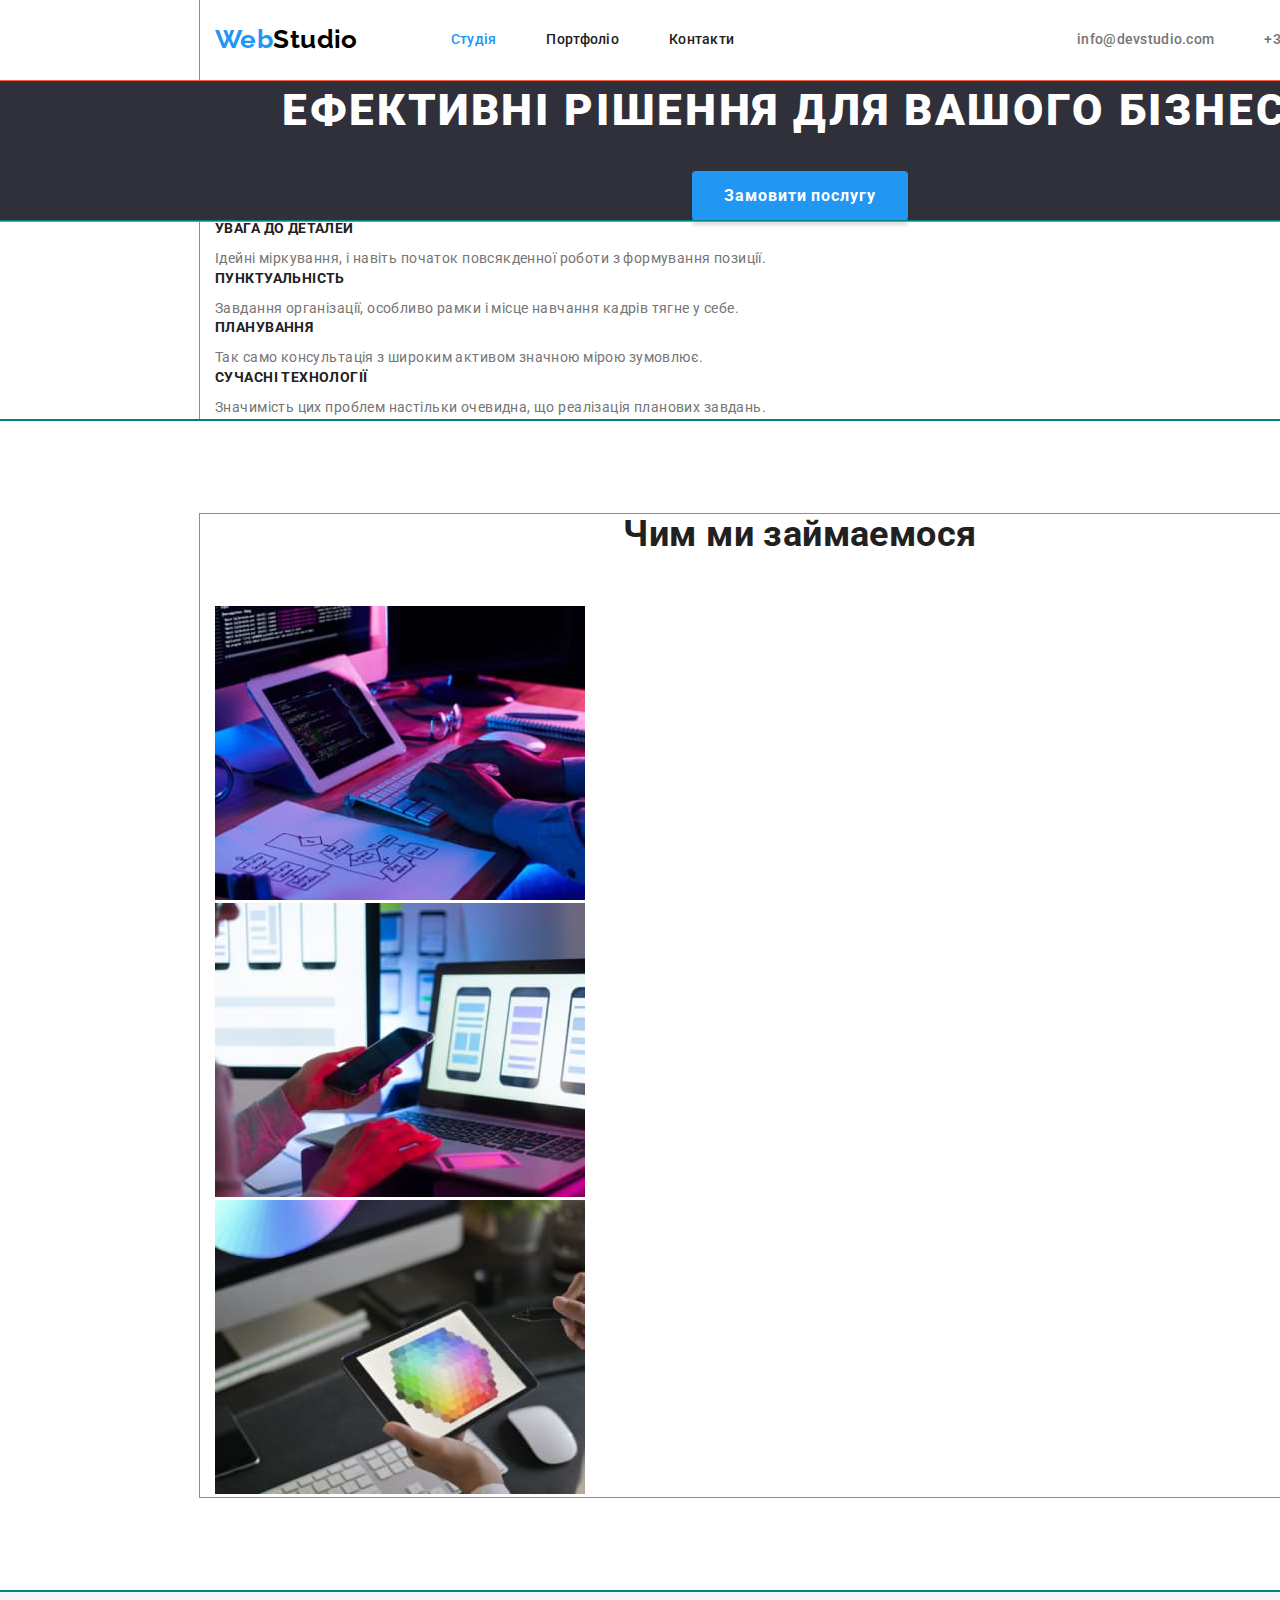
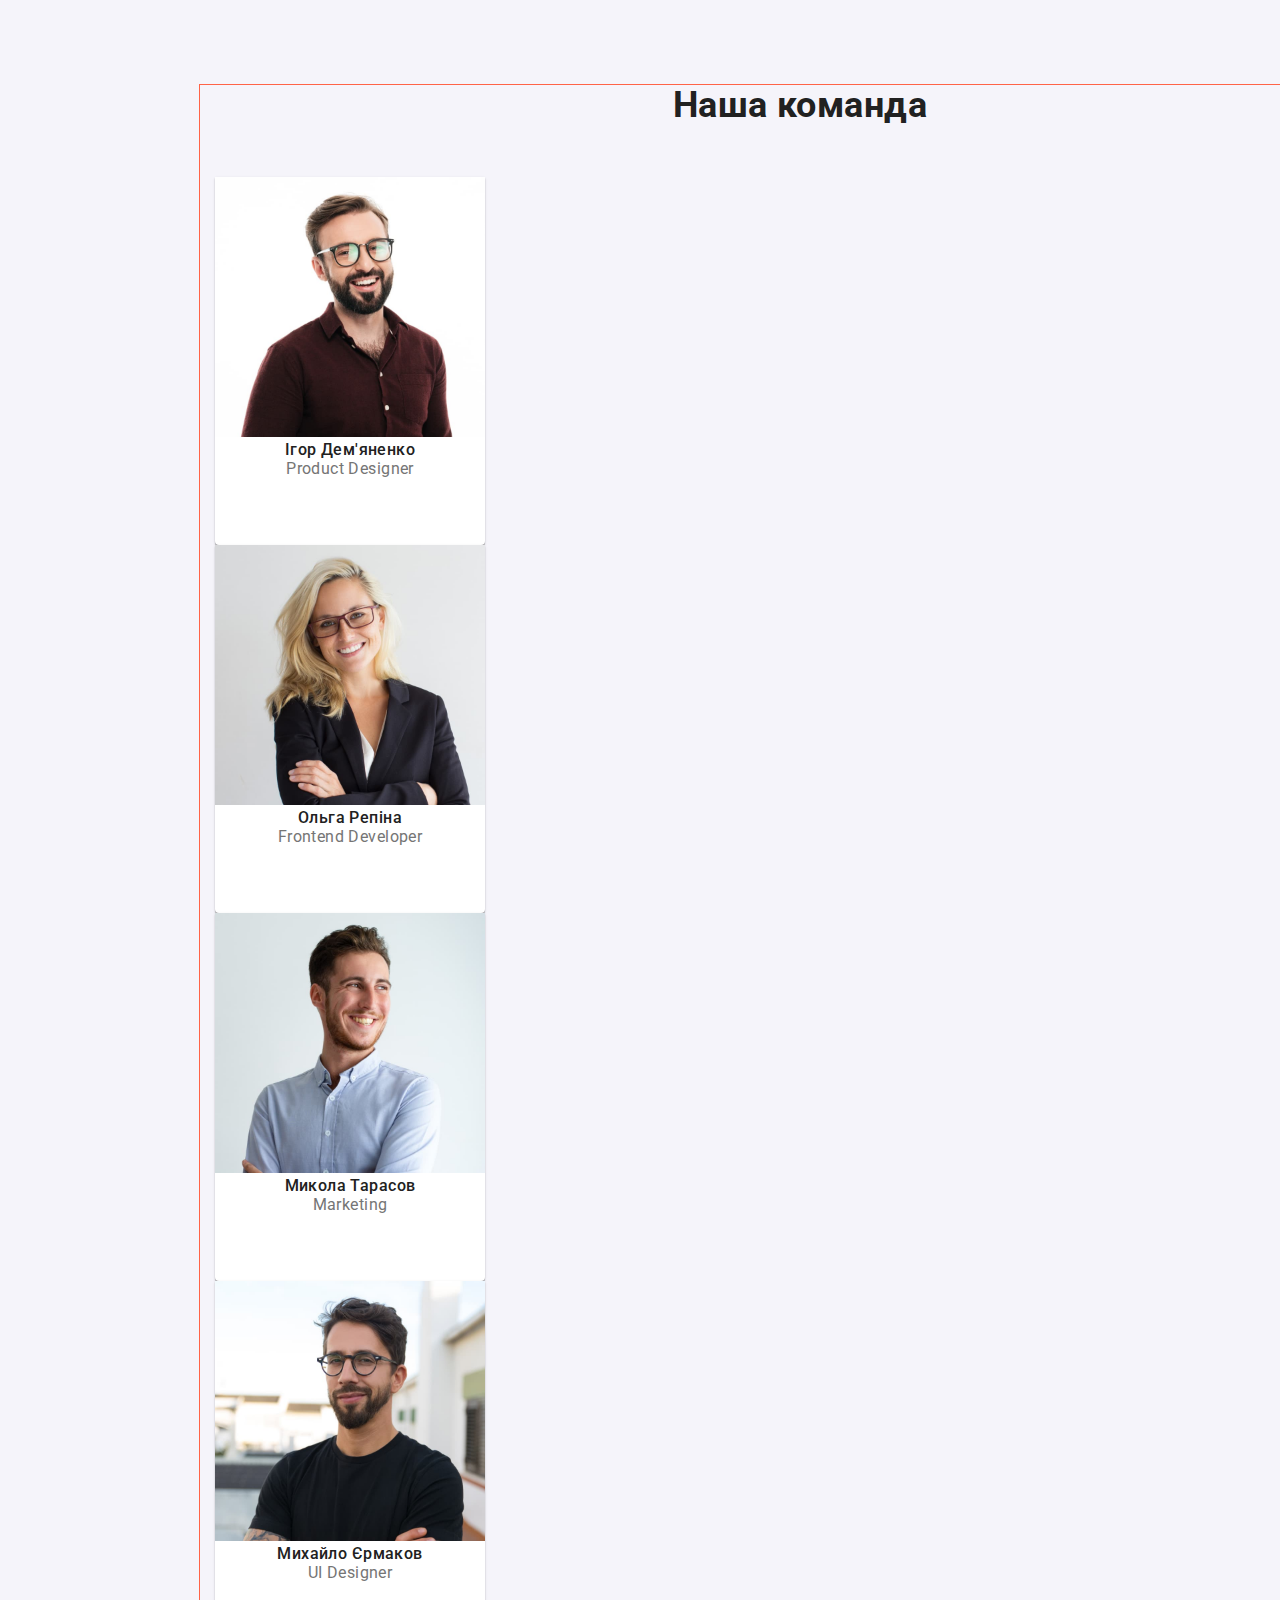
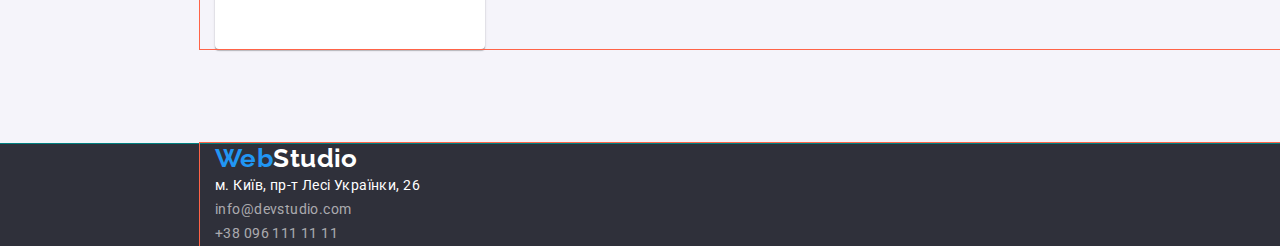
==== commit 9ef8903b: "Позиционирование" ====
--- a/index.html
+++ b/index.html
@@ -15,7 +15,6 @@
     <header class="page-header">
         <!-- шапка меню-->
         <div class="container flex">
-            <!-- <div class="flex-container"> -->
                 <nav class="flex">
                     <a class="logo" href="./index.html" lang="en">Web<span class="logo-header">Studio</span></a>
                     <ul class="site-nav list flex">
@@ -33,7 +32,6 @@
                         <a class="nav-contacts  accent" href="tel:+380961111111">+38 096 111 11 11</a>
                     </li>
                 </ul>
-            <!-- </div> -->
         </div>
     </header>
     <main>
--- a/css/styles.css
+++ b/css/styles.css
@@ -7,16 +7,16 @@
     --page-background: #FFFFFF;
     --logo-header: #000000;
     --logo-footer: #FFFFFF;
-    --hero:  #FFFFFF;
+    --hero: #FFFFFF;
     --team-background: #F5F4FA;
     --address-color: rgba(255, 255, 255, 0.6);
     --team-box-shadow: 0px 1px 3px rgba(0, 0, 0, 0.12),
-    0px 1px 1px rgba(0, 0, 0, 0.14),
-    0px 2px 1px rgba(0, 0, 0, 0.2);
+        0px 1px 1px rgba(0, 0, 0, 0.14),
+        0px 2px 1px rgba(0, 0, 0, 0.2);
     --portfolio-box-shadow: 0px 3px 1px rgba(0, 0, 0, 0.1),
-    0px 1px 2px rgba(0, 0, 0, 0.08),
-    0px 2px 2px rgba(0, 0, 0, 0.12);
-    --project-border:  #EEEEEE;
+        0px 1px 2px rgba(0, 0, 0, 0.08),
+        0px 2px 2px rgba(0, 0, 0, 0.12);
+    --project-border: #EEEEEE;
     --hero-box-shadow: 0px 4px 4px rgba(0, 0, 0, 0.15);
     --hero-button-active: #188CE8;
 
@@ -33,14 +33,14 @@
     box-sizing: inherit;
 } */
 
-body{
-    font-family: "Roboto", sans-serif ;
+body {
+    font-family: "Roboto", sans-serif;
     font-size: 14px;
     letter-spacing: 0.03em;
     background-color: var(--page-background);
     color: var(--priority-text-color);
     width: 1600px;
-        outline: 1px solid tomato;
+    outline: 1px solid tomato;
 }
 
 /* Утилиты */
@@ -56,8 +56,10 @@
 
 .page-header {
     width: 1600px;
-
-}
+    border-bottom: 1px solid var(--borders-color);
+
+}
+
 .container {
     width: 1200px;
     margin: 0 auto;
@@ -65,6 +67,7 @@
     outline: 1px solid tomato;
 
 }
+
 /* Для расположения меню по центру */
 .flex-container,
 .flex {
@@ -94,13 +97,14 @@
     line-height: 1.22;
     color: var(--accent-color);
     display: inline-block;
-    
+
 }
 
 /* Текст Studio */
 .logo-header {
     color: var(--logo-header);
 }
+
 .logo-footer {
     color: var(--logo-footer);
 }
@@ -126,7 +130,7 @@
 margin-right: 50px;
 } */
 .site-nav .item+.item,
-.flex .item + .item {
+.flex .item+.item {
     margin-left: 50px;
 }
 
@@ -146,10 +150,12 @@
 .nav-contacts {
     color: var(--priority-text-color);
 }
+
 /* Выравнивание у левому краю */
 .contacts {
     margin-left: auto;
 }
+
 /* Секция Герой */
 .hero {
     background-color: var(--hero-footer-background);
@@ -172,7 +178,7 @@
 .hero-button {
     min-width: 216px;
     display: inline-block;
-    padding: 10px 32px ;
+    padding: 10px 32px;
     font-weight: 700;
     font-size: 16px;
     line-height: 1.88;
@@ -183,15 +189,18 @@
     border: 0;
     box-shadow: var(--hero-box-shadow);
 }
+
 .hero-button:active {
     background: var(--hero-button-active);
 }
+
 /* Секции */
 .section {
-padding-top: 94px;
-padding-bottom: 94px;
-outline: 1px solid teal;
-}
+    padding-top: 94px;
+    padding-bottom: 94px;
+    outline: 1px solid teal;
+}
+
 /* Заголовки секций h2 */
 .section-title {
     font-size: 36px;
@@ -219,6 +228,7 @@
 .no-padding {
     padding: 0;
 }
+
 /* Заголовки h3 Секции "Особенности"*/
 .peculiarities-subtitle {
     margin-bottom: 10px;
@@ -226,7 +236,7 @@
     line-height: 1.14;
     text-transform: uppercase;
     color: var(--title-text-color);
-} 
+}
 
 /* текст Секции "Особенности" */
 .peculiarities-text {
@@ -294,7 +304,8 @@
     padding: 6px 22px;
 
 }
-  /* Активная кнопка */
+
+/* Активная кнопка */
 .portfolio-button.active,
 .portfolio-button:hover,
 portfolio-button:focus {
@@ -302,11 +313,13 @@
     background: var(--accent-color);
     box-shadow: var(--portfolio-box-shadow);
 }
+
 /* flex-container */
-.flex-container{
-    /* display: flex; */
+.flex-container {
     flex-wrap: wrap;
-}
+   
+}
+
 /* Заголовки h2 Проектов */
 .projects-title {
     font-size: 18px;
@@ -317,12 +330,26 @@
 }
 
 .projects-text {
-font-size: 16px;
-line-height: 1.87;
-}
+    font-size: 16px;
+    line-height: 1.87;
+}
+
 .project {
-    width: 370px;
-    height: 404px;
-background:var(--page-background);
-border: 1px solid var(--project-border);
-}
+    /* /* width: 370px; */
+    width: calc((100% - 60px)/3);
+    margin-right: 30px;
+    margin-bottom: 30px;
+    background: var(--page-background);
+    /* border: 1px solid var(--project-border); */
+}
+
+/* Каждый третий */ 
+.project:nth-child(3n) {
+    margin-right: 0;
+}
+
+/* Последние 3 элемента */
+.project:nth-last-child(-n+3) {
+    margin-bottom: 0;
+} 
+
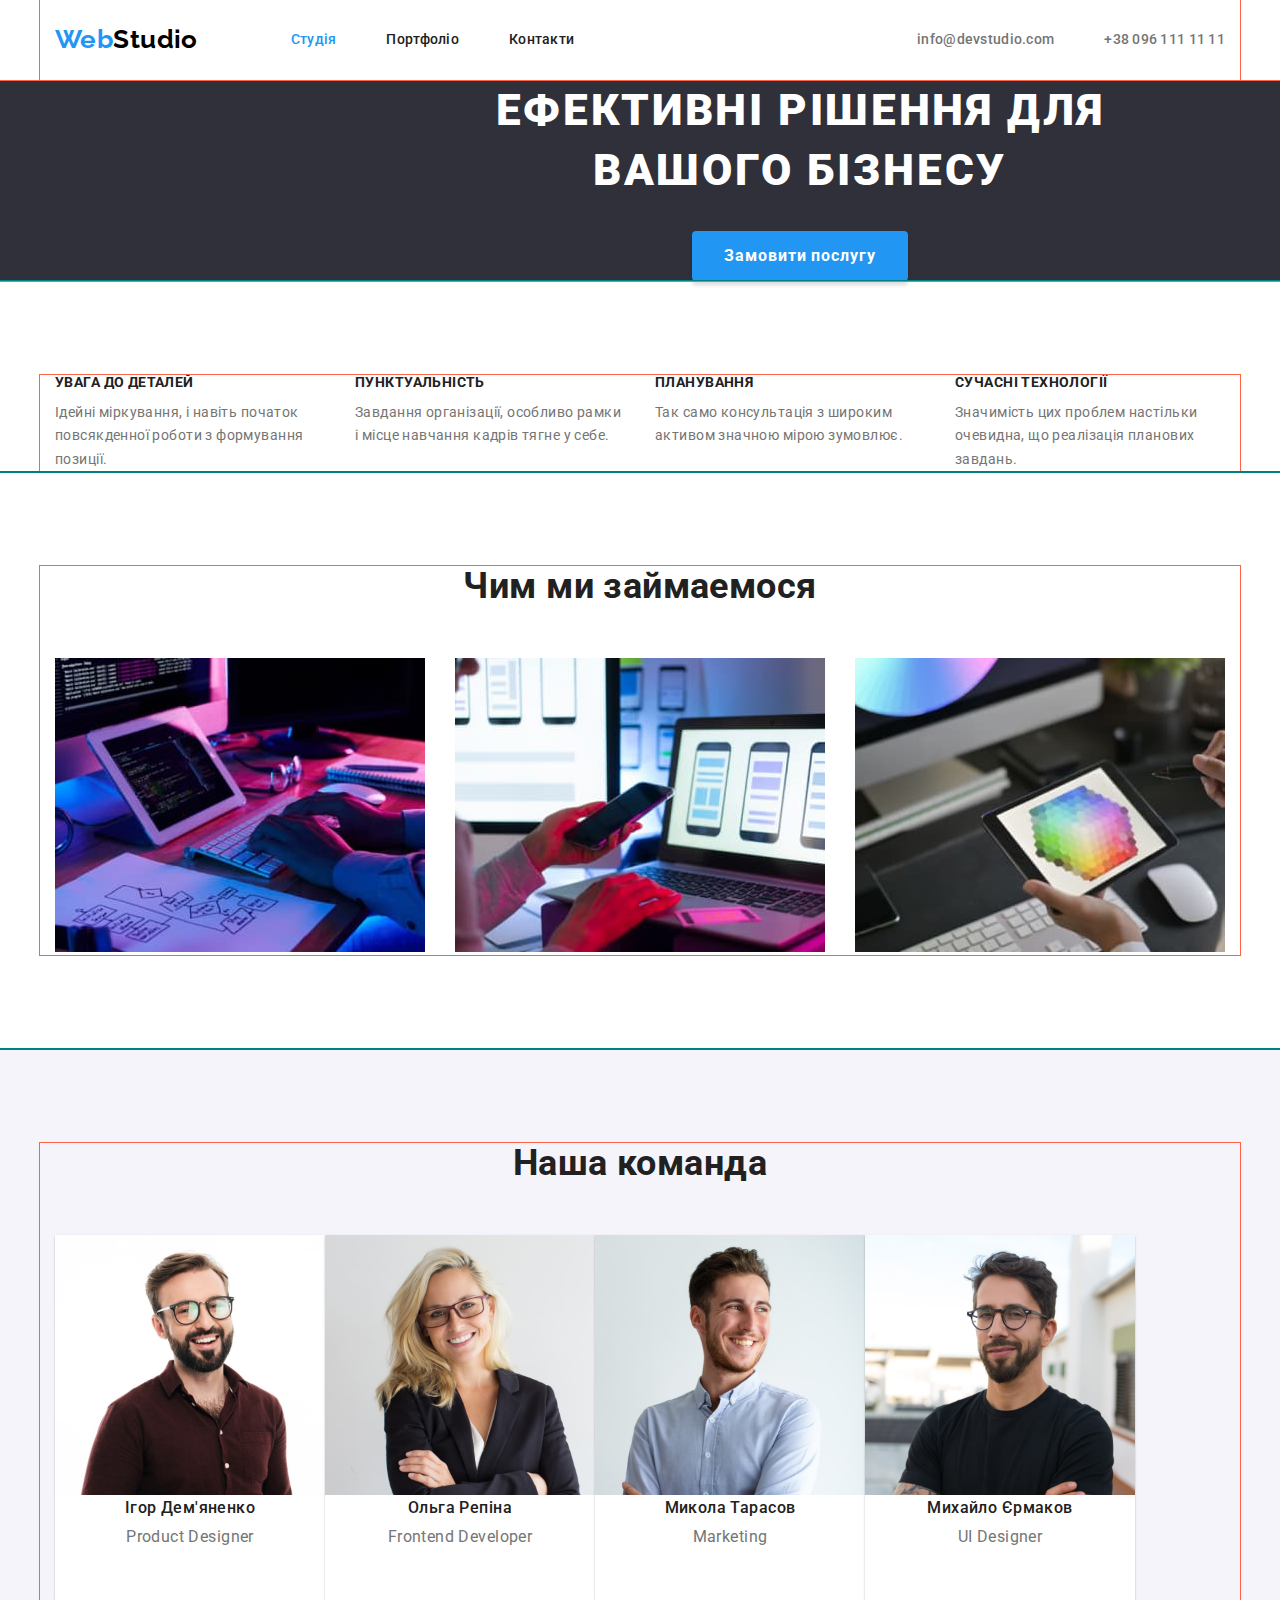
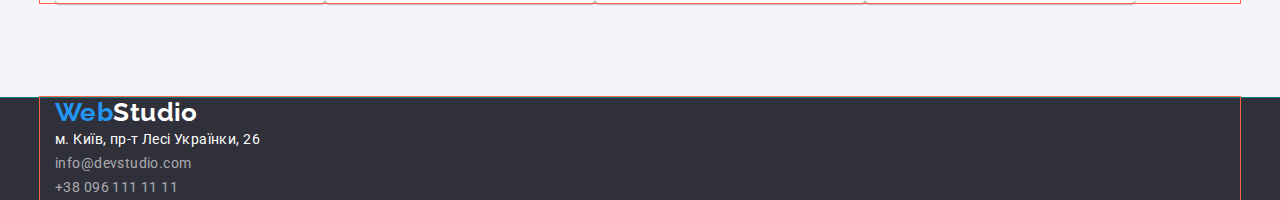
==== commit 3449c8fb: "Доработки модуль 3" ====
--- a/index.html
+++ b/index.html
@@ -1,133 +1,203 @@
 <!DOCTYPE html>
 <html lang="uk">
-<head>
-    <meta charset="UTF-8">
-    <meta http-equiv="X-UA-Compatible" content="IE=edge">
-    <meta name="viewport" content="width=device-width, initial-scale=1.0">
+  <head>
+    <meta charset="UTF-8" />
+    <meta http-equiv="X-UA-Compatible" content="IE=edge" />
+    <meta name="viewport" content="width=device-width, initial-scale=1.0" />
     <title>Студія</title>
-    <link rel="preconnect" href="https://fonts.googleapis.com">
-    <link rel="preconnect" href="https://fonts.gstatic.com" crossorigin>
-    <link href="https://fonts.googleapis.com/css2?family=Raleway:wght@700&family=Roboto:wght@400;500;700;900&display=swap" rel="stylesheet">
-    <link rel="stylesheet" href="https://cdnjs.cloudflare.com/ajax/libs/modern-normalize/1.1.0/modern-normalize.min.css">
-    <link rel="stylesheet" href="./css/styles.css">
-</head>
-<body>
+    <link rel="preconnect" href="https://fonts.googleapis.com" />
+    <link rel="preconnect" href="https://fonts.gstatic.com" crossorigin />
+    <link
+      href="https://fonts.googleapis.com/css2?family=Raleway:wght@700&family=Roboto:wght@400;500;700;900&display=swap"
+      rel="stylesheet"
+    />
+    <link
+      rel="stylesheet"
+      href="https://cdnjs.cloudflare.com/ajax/libs/modern-normalize/1.1.0/modern-normalize.min.css"
+    />
+    <link rel="stylesheet" href="./css/styles.css" />
+  </head>
+
+  <body>
     <header class="page-header">
-        <!-- шапка меню-->
-        <div class="container flex">
-                <nav class="flex">
-                    <a class="logo" href="./index.html" lang="en">Web<span class="logo-header">Studio</span></a>
-                    <ul class="site-nav list flex">
-                        <li class="item"><a class="link accent active" href="./index.html">Студія</a></li>
-                        <li class="item"><a class="link  accent" href="./portfolio.html">Портфоліо</a></li>
-                        <li class="item"><a class="link  accent" href="#">Контакти</a></li>
-                    </ul>
-                </nav>
-                <!-- Контакты -->
-                <ul class="contacts list flex">
-                    <li class="item">
-                        <a class="nav-contacts  accent" href="mailto:info@devstudio.com">info@devstudio.com</a>
-                    </li>
-                    <li class="item">
-                        <a class="nav-contacts  accent" href="tel:+380961111111">+38 096 111 11 11</a>
-                    </li>
-                </ul>
-        </div>
+      <!-- шапка меню-->
+      <div class="container flex">
+        <nav class="flex">
+          <a class="logo" href="./index.html" lang="en"
+            >Web<span class="logo-header">Studio</span></a
+          >
+          <ul class="site-nav list flex">
+            <li class="item">
+              <a class="link accent active" href="./index.html">Студія</a>
+            </li>
+            <li class="item">
+              <a class="link accent" href="./portfolio.html">Портфоліо</a>
+            </li>
+            <li class="item"><a class="link accent" href="#">Контакти</a></li>
+          </ul>
+        </nav>
+        <!-- Контакты -->
+        <ul class="contacts list flex">
+          <li class="item">
+            <a class="nav-contacts accent" href="mailto:info@devstudio.com"
+              >info@devstudio.com</a
+            >
+          </li>
+          <li class="item">
+            <a class="nav-contacts accent" href="tel:+380961111111"
+              >+38 096 111 11 11</a
+            >
+          </li>
+        </ul>
+      </div>
     </header>
     <main>
-        <!-- Секция 1  Герой "Шапка" по Фигме -->
-        <section class="hero">
-            <h1 class="hero-title">Ефективні рішення для вашого бізнесу</h1>
-            <button class="hero-button" type="button">Замовити послугу</button>
-        </section>
-        <!-- Секция 2 "Особливості" peculiarities -->
-        <section class="section no-padding">
-            <div class="container">
-                <h2 class="section-title visually-hidden" >Особливості</h2>
-                <ul class="list">
-                    <li>
-                        <h3 class="peculiarities-subtitle" >Увага до деталей</h3>
-                        <p class="peculiarities-text">Ідейні міркування, і навіть початок повсякденної роботи з формування позиції.</p>
-                    </li>
-                    <li>
-                        <h3 class="peculiarities-subtitle" >Пунктуальність</h3>
-                        <p class="peculiarities-text">Завдання організації, особливо рамки і місце навчання кадрів тягне у себе.</p>
-                    </li>
-                    <li>
-                        <h3 class="peculiarities-subtitle" >Планування</h3>
-                        <p class="peculiarities-text">Так само консультація з широким активом значною мірою зумовлює.</p>
-                    </li>
-                    <li>
-                        <h3 class="peculiarities-subtitle" >Сучасні технології</h3>
-                        <p class="peculiarities-text">Значимість цих проблем настільки очевидна, що реалізація планових завдань.</p>
-                    </li>
-                </ul>
-            </div>
-        </section>
-        <!-- Секция 3 "Чим ми займаемося" -->
-        <section class="section">
-            <div class="container">
-                <h2 class="section-title" >Чим ми займаемося</h2>
-                <ul class="list">
-                    <li>
-                        <img src="./images/studio/sect3/section3-box1.jpg" alt="Десктопні додатки" width="370">
-                    </li>
-                    <li>
-                        <img src="./images/studio/sect3/section3-box2.jpg" alt="Мобільні додатки" width="370">
-                    </li>
-                    <li>
-                        <img src="./images/studio/sect3/section3-box3.jpg" alt="Дизайнерські рішення" width="370">
-                    </li>
-                </ul>
-            </div>
-        </section>
-        <!-- Секция 4 "Наша команда" -->
-        <section class="team section">
-            <div class="container">
-                <h2 class="section-title">Наша команда</h2>
-                <ul class="list">
-                    <li class="team-card">
-                        <img src="./images/studio/sect4/section4-img1.jpg" alt="Фото Ігоря Дем'яненко" width="270" />
-                        <h3 class="team-subtitle" >Ігор Дем'яненко</h3>
-                        <p lang="en" class="team-text">Product Designer</p>
-                    </li>
-                    <li class="team-card">
-                        <img src="./images/studio/sect4/section4-img2.jpg" alt="Фото Ольги Репіной" width="270" />
-                        <h3 class="team-subtitle" >Ольга Репіна</h3>
-                        <p lang="en" class="team-text">Frontend Developer</p>
-                    </li>
-                    <li class="team-card">
-                        <img src="./images/studio/sect4/section4-img3.jpg" alt="Фото Миколи Тарасова" width="270" />
-                        <h3 class="team-subtitle" >Микола Тарасов</h3>
-                        <p lang="en" class="team-text">Marketing</p>
-                    </li>
-                    <li class="team-card">
-                        <img src="./images/studio/sect4/section4-img4.jpg" alt="Фото Михайла Єрмакова" width="270" />
-                        <h3 class="team-subtitle" >Михайло Єрмаков</h3>
-                        <p lang="en" class="team-text">UI Designer</p>
-                    </li>
-                </ul>
-            </div>
-        </section>
+      <!-- Секция 1  Герой "Шапка" по Фигме -->
+      <section class="hero">
+        <h1 class="hero-title">Ефективні рішення для вашого бізнесу</h1>
+        <button class="hero-button" type="button">Замовити послугу</button>
+      </section>
+      <!-- Секция 2 "Особливості" peculiarities -->
+      <section class="peculiarities section no-padding">
+        <div class="container">
+          <h2 class="section-title visually-hidden">Особливості</h2>
+          <ul class="list flex alignment no-center">
+            <li>
+              <h3 class="peculiarities-subtitle">Увага до деталей</h3>
+              <p class="peculiarities-text">
+                Ідейні міркування, і навіть початок повсякденної роботи з
+                формування позиції.
+              </p>
+            </li>
+            <li>
+              <h3 class="peculiarities-subtitle">Пунктуальність</h3>
+              <p class="peculiarities-text">
+                Завдання організації, особливо рамки і місце навчання кадрів
+                тягне у себе.
+              </p>
+            </li>
+            <li>
+              <h3 class="peculiarities-subtitle">Планування</h3>
+              <p class="peculiarities-text">
+                Так само консультація з широким активом значною мірою зумовлює.
+              </p>
+            </li>
+            <li>
+              <h3 class="peculiarities-subtitle">Сучасні технології</h3>
+              <p class="peculiarities-text">
+                Значимість цих проблем настільки очевидна, що реалізація
+                планових завдань.
+              </p>
+            </li>
+          </ul>
+        </div>
+      </section>
+      <!-- Секция 3 "Чим ми займаемося" -->
+      <section class="section">
+        <div class="container">
+          <h2 class="section-title">Чим ми займаемося</h2>
+          <ul class="list flex alignment">
+            <li>
+              <img
+                src="./images/studio/sect3/section3-box1.jpg"
+                alt="Десктопні додатки"
+                width="370"
+              />
+            </li>
+            <li>
+              <img
+                src="./images/studio/sect3/section3-box2.jpg"
+                alt="Мобільні додатки"
+                width="370"
+              />
+            </li>
+            <li>
+              <img
+                src="./images/studio/sect3/section3-box3.jpg"
+                alt="Дизайнерські рішення"
+                width="370"
+              />
+            </li>
+          </ul>
+        </div>
+      </section>
+      <!-- Секция 4 "Наша команда" -->
+      <section class="team section">
+        <div class="container">
+          <h2 class="section-title">Наша команда</h2>
+          <ul class="team-list list flex">
+            <li class="team-card">
+              <img
+                src="./images/studio/sect4/section4-img1.jpg"
+                alt="Фото Ігоря Дем'яненко"
+                width="270"
+              />
+              <div class="content">
+                <h3 class="team-subtitle">Ігор Дем'яненко</h3>
+                <p lang="en" class="team-text">Product Designer</p>
+              </div>
+            </li>
+            <li class="team-card">
+              <img
+                src="./images/studio/sect4/section4-img2.jpg"
+                alt="Фото Ольги Репіной"
+                width="270"
+              />
+              <h3 class="team-subtitle">Ольга Репіна</h3>
+              <p lang="en" class="team-text">Frontend Developer</p>
+            </li>
+            <li class="team-card">
+              <img
+                src="./images/studio/sect4/section4-img3.jpg"
+                alt="Фото Миколи Тарасова"
+                width="270"
+              />
+              <h3 class="team-subtitle">Микола Тарасов</h3>
+              <p lang="en" class="team-text">Marketing</p>
+            </li>
+            <li class="team-card">
+              <img
+                src="./images/studio/sect4/section4-img4.jpg"
+                alt="Фото Михайла Єрмакова"
+                width="270"
+              />
+              <h3 class="team-subtitle">Михайло Єрмаков</h3>
+              <p lang="en" class="team-text">UI Designer</p>
+            </li>
+          </ul>
+        </div>
+      </section>
     </main>
-        <!-- Подвал -->
+    <!-- Подвал -->
     <footer class="footer">
-        <div class="container">
-            <a class="logo" href="./index.html" lang="en">Web<span class="logo-footer">Studio</span></a>
-            <address>
-                <ul class="list">
-                    <li>
-                        <a class="address-link" href="https://goo.gl/maps/CPtrU1FHBa2aNyZL9" target="_blank" rel="noopener noreferrer nofollow">м. Київ, пр-т Лесі Українки, 26</a>
-                    </li>
-                    <li>
-                        <a class="footer-contacts accent" href="mailto:info@devstudio.com">info@devstudio.com</a>
-                    </li>
-                    <li>
-                        <a class="footer-contacts accent" href="tel:+380961111111">+38 096 111 11 11</a>
-                    </li>
-                </ul>
-            </address>
-    </div>
+      <div class="container">
+        <a class="logo" href="./index.html" lang="en"
+          >Web<span class="logo-footer">Studio</span></a
+        >
+        <address>
+          <ul class="list">
+            <li>
+              <a
+                class="address-link"
+                href="https://goo.gl/maps/CPtrU1FHBa2aNyZL9"
+                target="_blank"
+                rel="noopener noreferrer nofollow"
+                >м. Київ, пр-т Лесі Українки, 26</a
+              >
+            </li>
+            <li>
+              <a class="footer-contacts accent" href="mailto:info@devstudio.com"
+                >info@devstudio.com</a
+              >
+            </li>
+            <li>
+              <a class="footer-contacts accent" href="tel:+380961111111"
+                >+38 096 111 11 11</a
+              >
+            </li>
+          </ul>
+        </address>
+      </div>
     </footer>
-</body>
-</html>+  </body>
+</html>
--- a/css/styles.css
+++ b/css/styles.css
@@ -39,7 +39,7 @@
     letter-spacing: 0.03em;
     background-color: var(--page-background);
     color: var(--priority-text-color);
-    width: 1600px;
+    /* width: 1600px; */
     outline: 1px solid tomato;
 }
 
@@ -55,7 +55,6 @@
 }
 
 .page-header {
-    width: 1600px;
     border-bottom: 1px solid var(--borders-color);
 
 }
@@ -158,12 +157,16 @@
 
 /* Секция Герой */
 .hero {
+    width: 1600px;
     background-color: var(--hero-footer-background);
     text-align: center;
     outline: 1px solid tomato;
 }
 
 .hero-title {
+    width: 696px;
+    margin-left: auto;
+    margin-right: auto;
     margin-bottom: 30px;
     font-weight: 900;
     font-size: 44px;
@@ -226,9 +229,12 @@
 
 /* Особливості  сброс нижнего паддинга*/
 .no-padding {
-    padding: 0;
-}
-
+    padding-bottom: 0;
+}
+
+.no-center {
+    align-items: normal;
+}
 /* Заголовки h3 Секции "Особенности"*/
 .peculiarities-subtitle {
     margin-bottom: 10px;
@@ -240,9 +246,15 @@
 
 /* текст Секции "Особенности" */
 .peculiarities-text {
+    width: 270px;
     line-height: 1.7;
 }
 
+
+/* Секция Чим ми займаемося */
+.alignment {
+    justify-content: space-between;
+}
 /* Секция Наша команда */
 .team {
     background-color: var(--team-background);
@@ -257,6 +269,7 @@
 }
 
 .team-subtitle {
+    margin-bottom: 10px;
     font-weight: 500;
     font-size: 16px;
     line-height: 1.19;
@@ -270,6 +283,10 @@
     text-align: center;
 }
 
+/* Объединение для выравнивания */
+.content {
+
+}
 /* Футер */
 .footer {
     background: var(--hero-footer-background);
@@ -289,22 +306,32 @@
 
 /* Страница Портфолио */
 /* Кнопки */
+.btn-flex{
+    display: flex;
+    justify-content: center;
+    margin-bottom: 50px;
+}
 .portfolio-button {
     display: inline-block;
-    font-family: inherit;
+    border: 1px solid transparent;
+    border-radius: 4px;
+    padding: 6px 22px;
+    
+    color: var(--title-text-color);
+    background: var(--team-background);
+
+    /* font-family: inherit; */
     font-weight: 500;
     font-size: 16px;
     line-height: 1.6;
     text-align: center;
-    color: var(--title-text-color);
     cursor: pointer;
-    background: var(--team-background);
-    border-radius: 4px;
-    border: 0;
-    padding: 6px 22px;
-
-}
-
+    }
+
+.buttons .item:not(:first-child) {
+    margin-left: 8px;
+
+}
 /* Активная кнопка */
 .portfolio-button.active,
 .portfolio-button:hover,
@@ -317,6 +344,7 @@
 /* flex-container */
 .flex-container {
     flex-wrap: wrap;
+    /* margin: -15px; */
    
 }
 
@@ -337,8 +365,9 @@
 .project {
     /* /* width: 370px; */
     width: calc((100% - 60px)/3);
-    margin-right: 30px;
-    margin-bottom: 30px;
+    /* margin: 15px; */
+     margin-right: 30px; 
+    margin-bottom: 30px; 
     background: var(--page-background);
     /* border: 1px solid var(--project-border); */
 }
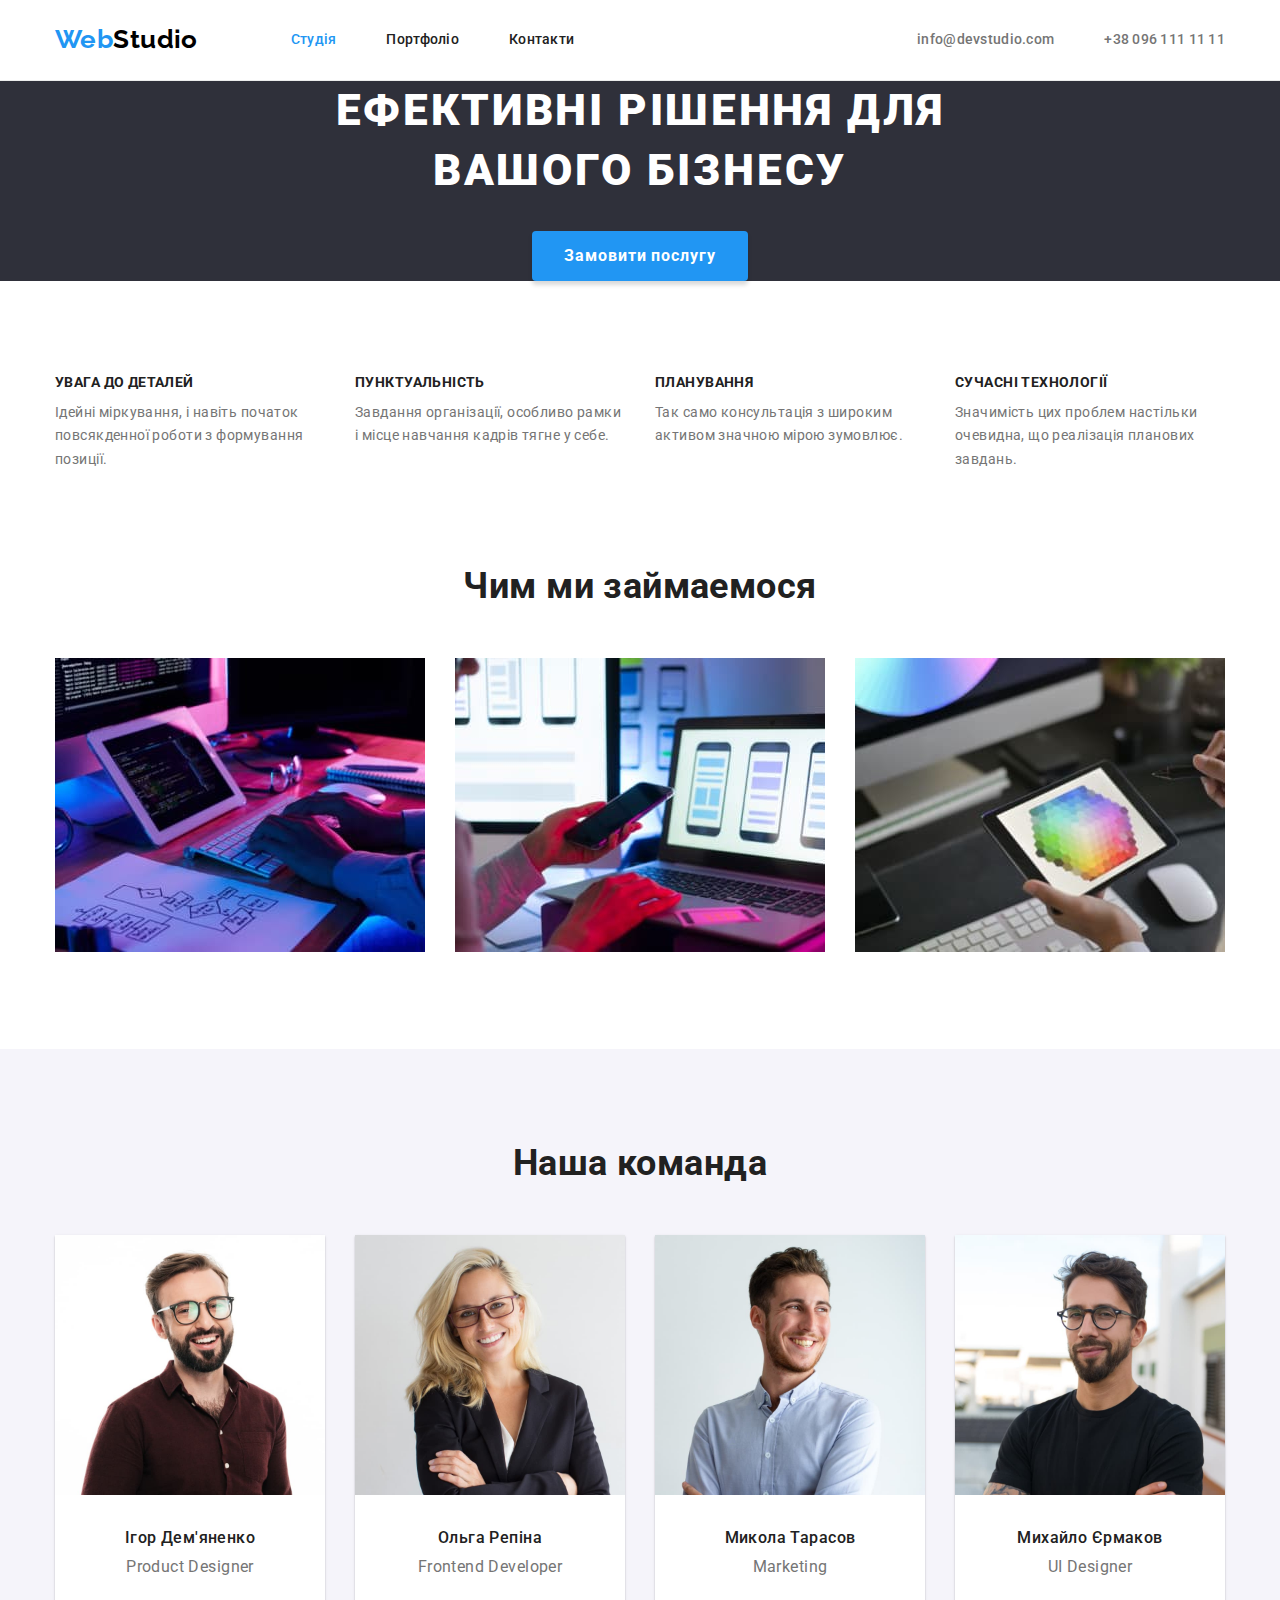
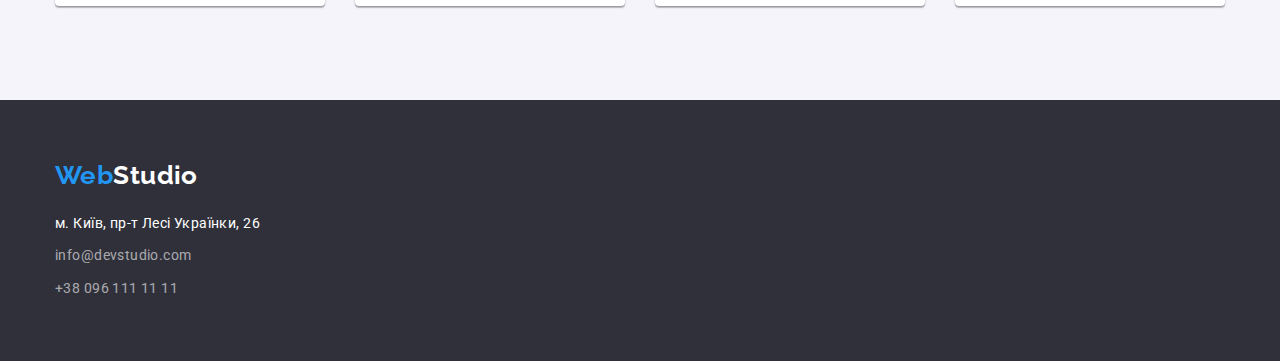
==== commit 5cb30d92: "мод 3.6" ====
--- a/index.html
+++ b/index.html
@@ -132,10 +132,9 @@
                 alt="Фото Ігоря Дем'яненко"
                 width="270"
               />
-              <div class="content">
-                <h3 class="team-subtitle">Ігор Дем'яненко</h3>
-                <p lang="en" class="team-text">Product Designer</p>
-              </div>
+
+              <h3 class="team-subtitle">Ігор Дем'яненко</h3>
+              <p lang="en" class="team-text">Product Designer</p>
             </li>
             <li class="team-card">
               <img
@@ -174,7 +173,7 @@
         <a class="logo" href="./index.html" lang="en"
           >Web<span class="logo-footer">Studio</span></a
         >
-        <address>
+        <address class="address">
           <ul class="list">
             <li>
               <a
@@ -185,12 +184,12 @@
                 >м. Київ, пр-т Лесі Українки, 26</a
               >
             </li>
-            <li>
+            <li class="address-indent">
               <a class="footer-contacts accent" href="mailto:info@devstudio.com"
                 >info@devstudio.com</a
               >
             </li>
-            <li>
+            <li class="address-indent">
               <a class="footer-contacts accent" href="tel:+380961111111"
                 >+38 096 111 11 11</a
               >
--- a/css/styles.css
+++ b/css/styles.css
@@ -39,8 +39,6 @@
     letter-spacing: 0.03em;
     background-color: var(--page-background);
     color: var(--priority-text-color);
-    /* width: 1600px; */
-    outline: 1px solid tomato;
 }
 
 /* Утилиты */
@@ -63,8 +61,6 @@
     width: 1200px;
     margin: 0 auto;
     padding: 0 15px;
-    outline: 1px solid tomato;
-
 }
 
 /* Для расположения меню по центру */
@@ -128,8 +124,8 @@
 /* .site-nav .item:not(:last-child) {
 margin-right: 50px;
 } */
-.site-nav .item+.item,
-.flex .item+.item {
+.site-nav >.item+.item,
+.flex >.item+.item {
     margin-left: 50px;
 }
 
@@ -157,10 +153,8 @@
 
 /* Секция Герой */
 .hero {
-    width: 1600px;
     background-color: var(--hero-footer-background);
     text-align: center;
-    outline: 1px solid tomato;
 }
 
 .hero-title {
@@ -201,7 +195,6 @@
 .section {
     padding-top: 94px;
     padding-bottom: 94px;
-    outline: 1px solid teal;
 }
 
 /* Заголовки секций h2 */
@@ -252,7 +245,8 @@
 
 
 /* Секция Чим ми займаемося */
-.alignment {
+.alignment,
+.team-list {
     justify-content: space-between;
 }
 /* Секция Наша команда */
@@ -262,13 +256,14 @@
 
 .team-card {
     width: 270px;
-    height: 368px;
+    /* height: 368px; */
     background: var(--page-background);
     box-shadow: var(--team-box-shadow);
     border-radius: 0px 0px 4px 4px;
 }
 
 .team-subtitle {
+    margin-top: 30px;
     margin-bottom: 10px;
     font-weight: 500;
     font-size: 16px;
@@ -278,6 +273,7 @@
 }
 
 .team-text {
+    margin-bottom: 30px;
     font-size: 16px;
     line-height: 1.19;
     text-align: center;
@@ -285,13 +281,23 @@
 
 /* Объединение для выравнивания */
 .content {
+    margin-top: 30px;
+    margin-bottom: 30px;
 
 }
 /* Футер */
 .footer {
+    padding-top: 60px;
+    padding-bottom: 60px;
     background: var(--hero-footer-background);
 }
-
+.address {
+    margin-top: 20px;
+}
+
+.address-indent {
+    margin-top: 9px;
+}
 .address-link,
 .footer-contacts {
     font-style: normal;
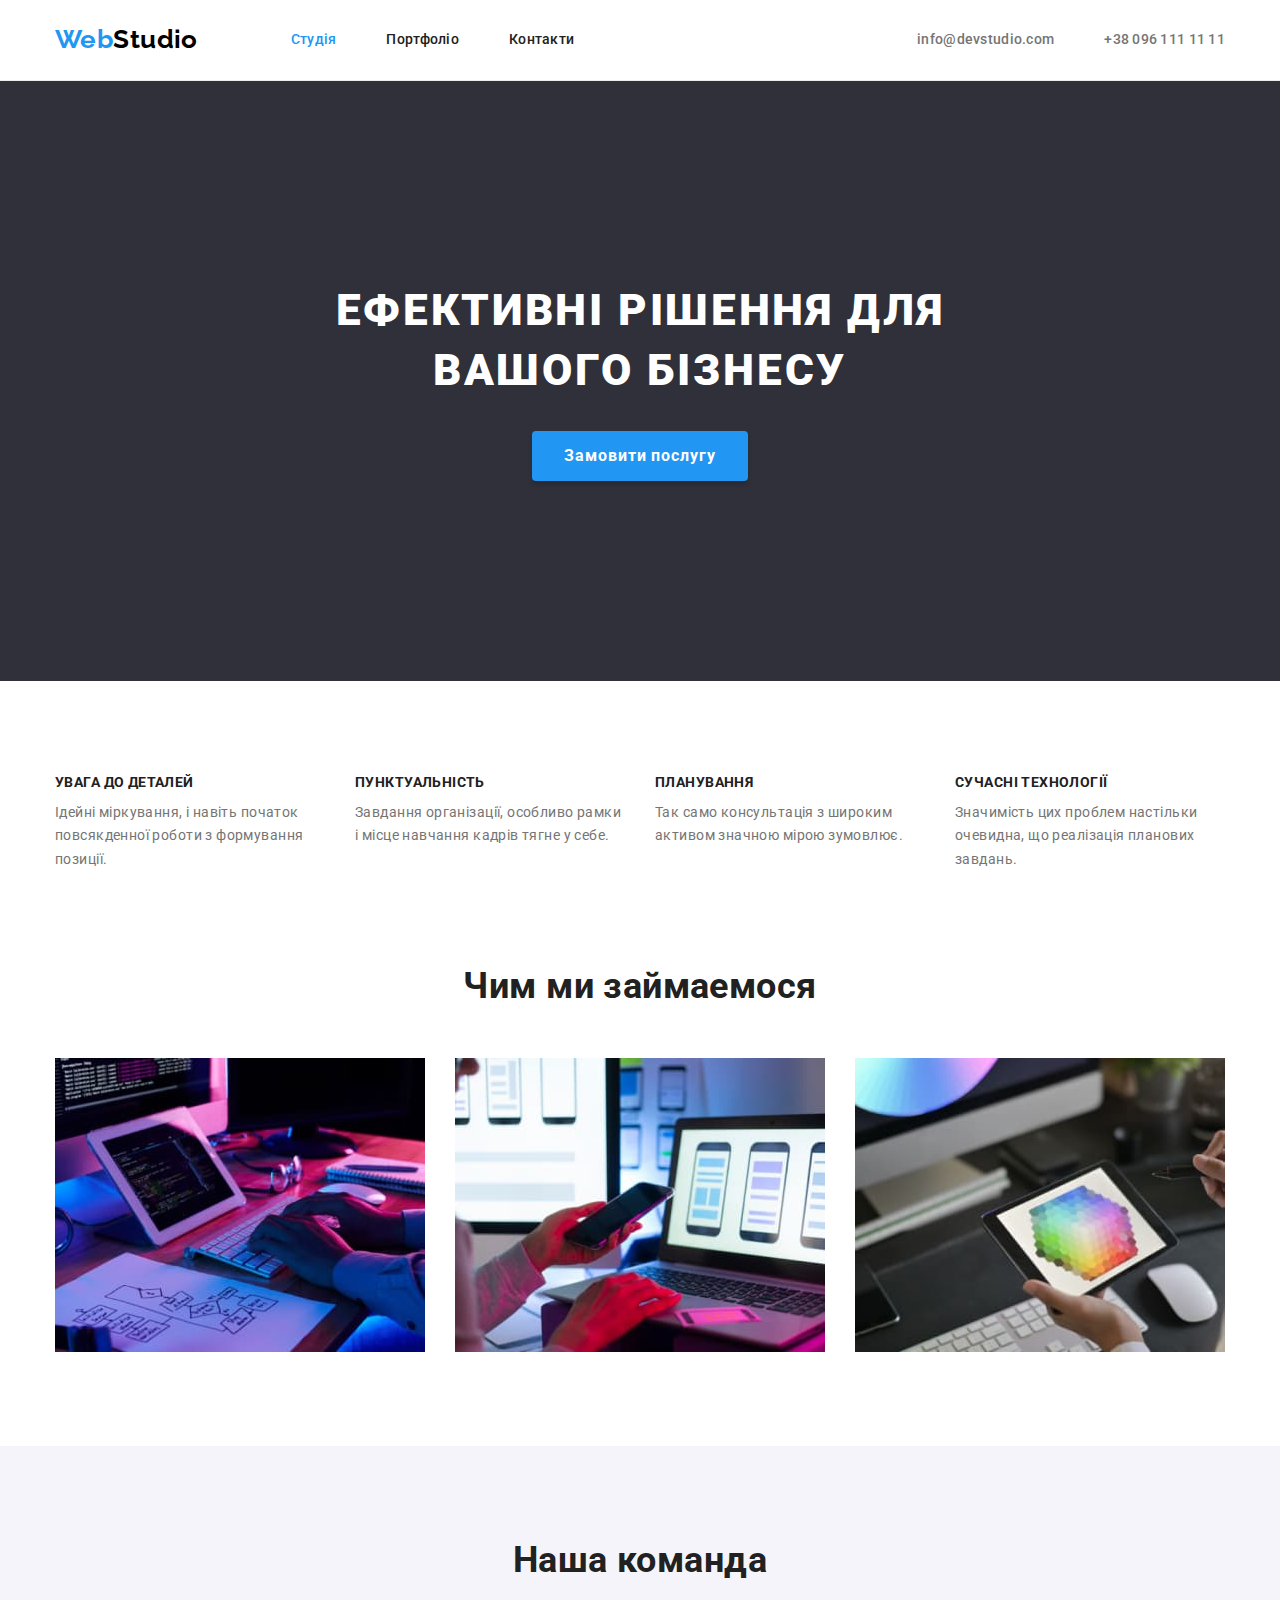
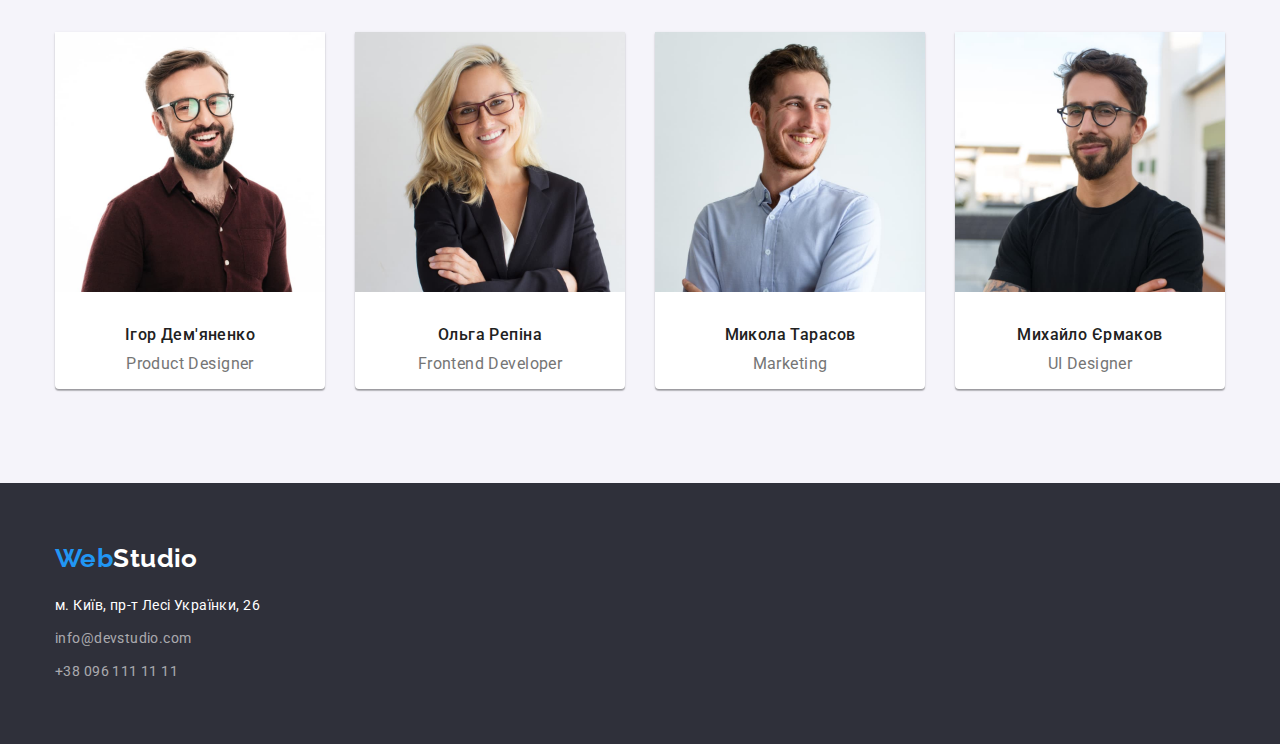
==== commit fc9a4b8c: "Исправлены ошибки после проверки ДЗ" ====
--- a/index.html
+++ b/index.html
@@ -1,202 +1,163 @@
 <!DOCTYPE html>
 <html lang="uk">
-  <head>
-    <meta charset="UTF-8" />
-    <meta http-equiv="X-UA-Compatible" content="IE=edge" />
-    <meta name="viewport" content="width=device-width, initial-scale=1.0" />
-    <title>Студія</title>
-    <link rel="preconnect" href="https://fonts.googleapis.com" />
-    <link rel="preconnect" href="https://fonts.gstatic.com" crossorigin />
-    <link
-      href="https://fonts.googleapis.com/css2?family=Raleway:wght@700&family=Roboto:wght@400;500;700;900&display=swap"
-      rel="stylesheet"
-    />
-    <link
-      rel="stylesheet"
-      href="https://cdnjs.cloudflare.com/ajax/libs/modern-normalize/1.1.0/modern-normalize.min.css"
-    />
-    <link rel="stylesheet" href="./css/styles.css" />
-  </head>
 
-  <body>
-    <header class="page-header">
-      <!-- шапка меню-->
-      <div class="container flex">
-        <nav class="flex">
-          <a class="logo" href="./index.html" lang="en"
-            >Web<span class="logo-header">Studio</span></a
-          >
-          <ul class="site-nav list flex">
-            <li class="item">
-              <a class="link accent active" href="./index.html">Студія</a>
-            </li>
-            <li class="item">
-              <a class="link accent" href="./portfolio.html">Портфоліо</a>
-            </li>
-            <li class="item"><a class="link accent" href="#">Контакти</a></li>
-          </ul>
-        </nav>
-        <!-- Контакты -->
-        <ul class="contacts list flex">
+<head>
+  <meta charset="UTF-8" />
+  <meta http-equiv="X-UA-Compatible" content="IE=edge" />
+  <meta name="viewport" content="width=device-width, initial-scale=1.0" />
+  <title>Студія</title>
+  <link rel="preconnect" href="https://fonts.googleapis.com" />
+  <link rel="preconnect" href="https://fonts.gstatic.com" crossorigin />
+  <link href="https://fonts.googleapis.com/css2?family=Raleway:wght@700&family=Roboto:wght@400;500;700;900&display=swap"
+    rel="stylesheet" />
+  <link rel="stylesheet"
+    href="https://cdnjs.cloudflare.com/ajax/libs/modern-normalize/1.1.0/modern-normalize.min.css" />
+  <link rel="stylesheet" href="./css/styles.css" />
+</head>
+
+<body>
+  <header class="page-header">
+    <!-- шапка меню-->
+    <div class="container flex">
+      <nav class="flex">
+        <a class="logo" href="./index.html" lang="en">Web<span class="logo-header">Studio</span></a>
+        <ul class="site-nav list flex">
           <li class="item">
-            <a class="nav-contacts accent" href="mailto:info@devstudio.com"
-              >info@devstudio.com</a
-            >
+            <a class="link accent active" href="./index.html">Студія</a>
           </li>
           <li class="item">
-            <a class="nav-contacts accent" href="tel:+380961111111"
-              >+38 096 111 11 11</a
-            >
+            <a class="link accent" href="./portfolio.html">Портфоліо</a>
+          </li>
+          <li class="item"><a class="link accent" href="#">Контакти</a></li>
+        </ul>
+      </nav>
+      <!-- Контакты -->
+      <ul class="contacts list flex">
+        <li class="item">
+          <a class="nav-contacts accent" href="mailto:info@devstudio.com">info@devstudio.com</a>
+        </li>
+        <li class="item">
+          <a class="nav-contacts accent" href="tel:+380961111111">+38 096 111 11 11</a>
+        </li>
+      </ul>
+    </div>
+  </header>
+  <main>
+    <!-- Секция 1  Герой "Шапка" по Фигме -->
+    <section class="hero">
+      <h1 class="hero-title">Ефективні рішення для вашого бізнесу</h1>
+      <button class="hero-button" type="button">Замовити послугу</button>
+    </section>
+    <!-- Секция 2 "Особливості" peculiarities -->
+    <section class="peculiarities section no-padding">
+      <div class="container">
+        <h2 class="section-title visually-hidden">Особливості</h2>
+        <ul class="list flex alignment no-center">
+          <li>
+            <h3 class="peculiarities-subtitle">Увага до деталей</h3>
+            <p class="peculiarities-text">
+              Ідейні міркування, і навіть початок повсякденної роботи з
+              формування позиції.
+            </p>
+          </li>
+          <li>
+            <h3 class="peculiarities-subtitle">Пунктуальність</h3>
+            <p class="peculiarities-text">
+              Завдання організації, особливо рамки і місце навчання кадрів
+              тягне у себе.
+            </p>
+          </li>
+          <li>
+            <h3 class="peculiarities-subtitle">Планування</h3>
+            <p class="peculiarities-text">
+              Так само консультація з широким активом значною мірою зумовлює.
+            </p>
+          </li>
+          <li>
+            <h3 class="peculiarities-subtitle">Сучасні технології</h3>
+            <p class="peculiarities-text">
+              Значимість цих проблем настільки очевидна, що реалізація
+              планових завдань.
+            </p>
           </li>
         </ul>
       </div>
-    </header>
-    <main>
-      <!-- Секция 1  Герой "Шапка" по Фигме -->
-      <section class="hero">
-        <h1 class="hero-title">Ефективні рішення для вашого бізнесу</h1>
-        <button class="hero-button" type="button">Замовити послугу</button>
-      </section>
-      <!-- Секция 2 "Особливості" peculiarities -->
-      <section class="peculiarities section no-padding">
-        <div class="container">
-          <h2 class="section-title visually-hidden">Особливості</h2>
-          <ul class="list flex alignment no-center">
-            <li>
-              <h3 class="peculiarities-subtitle">Увага до деталей</h3>
-              <p class="peculiarities-text">
-                Ідейні міркування, і навіть початок повсякденної роботи з
-                формування позиції.
-              </p>
-            </li>
-            <li>
-              <h3 class="peculiarities-subtitle">Пунктуальність</h3>
-              <p class="peculiarities-text">
-                Завдання організації, особливо рамки і місце навчання кадрів
-                тягне у себе.
-              </p>
-            </li>
-            <li>
-              <h3 class="peculiarities-subtitle">Планування</h3>
-              <p class="peculiarities-text">
-                Так само консультація з широким активом значною мірою зумовлює.
-              </p>
-            </li>
-            <li>
-              <h3 class="peculiarities-subtitle">Сучасні технології</h3>
-              <p class="peculiarities-text">
-                Значимість цих проблем настільки очевидна, що реалізація
-                планових завдань.
-              </p>
-            </li>
-          </ul>
-        </div>
-      </section>
-      <!-- Секция 3 "Чим ми займаемося" -->
-      <section class="section">
-        <div class="container">
-          <h2 class="section-title">Чим ми займаемося</h2>
-          <ul class="list flex alignment">
-            <li>
-              <img
-                src="./images/studio/sect3/section3-box1.jpg"
-                alt="Десктопні додатки"
-                width="370"
-              />
-            </li>
-            <li>
-              <img
-                src="./images/studio/sect3/section3-box2.jpg"
-                alt="Мобільні додатки"
-                width="370"
-              />
-            </li>
-            <li>
-              <img
-                src="./images/studio/sect3/section3-box3.jpg"
-                alt="Дизайнерські рішення"
-                width="370"
-              />
-            </li>
-          </ul>
-        </div>
-      </section>
-      <!-- Секция 4 "Наша команда" -->
-      <section class="team section">
-        <div class="container">
-          <h2 class="section-title">Наша команда</h2>
-          <ul class="team-list list flex">
-            <li class="team-card">
-              <img
-                src="./images/studio/sect4/section4-img1.jpg"
-                alt="Фото Ігоря Дем'яненко"
-                width="270"
-              />
-
+    </section>
+    <!-- Секция 3 "Чим ми займаемося" -->
+    <section class="section">
+      <div class="container">
+        <h2 class="section-title">Чим ми займаемося</h2>
+        <ul class="list flex alignment">
+          <li>
+            <img class="img-block" src="./images/studio/sect3/section3-box1.jpg" alt="Десктопні додатки" width="370" />
+          </li>
+          <li>
+            <img class="img-block" src="./images/studio/sect3/section3-box2.jpg" alt="Мобільні додатки" width="370" />
+          </li>
+          <li>
+            <img class="img-block" src="./images/studio/sect3/section3-box3.jpg" alt="Дизайнерські рішення"
+              width="370" />
+          </li>
+        </ul>
+      </div>
+    </section>
+    <!-- Секция 4 "Наша команда" -->
+    <section class="team section">
+      <div class="container">
+        <h2 class="section-title">Наша команда</h2>
+        <ul class="team-list list flex">
+          <li class="team-card">
+            <img src="./images/studio/sect4/section4-img1.jpg" alt="Фото Ігоря Дем'яненко" width="270" />
+            <div class="caption">
               <h3 class="team-subtitle">Ігор Дем'яненко</h3>
               <p lang="en" class="team-text">Product Designer</p>
-            </li>
-            <li class="team-card">
-              <img
-                src="./images/studio/sect4/section4-img2.jpg"
-                alt="Фото Ольги Репіной"
-                width="270"
-              />
+            </div>
+          </li>
+          <li class="team-card">
+            <img src="./images/studio/sect4/section4-img2.jpg" alt="Фото Ольги Репіной" width="270" />
+            <div class="caption">
               <h3 class="team-subtitle">Ольга Репіна</h3>
               <p lang="en" class="team-text">Frontend Developer</p>
-            </li>
-            <li class="team-card">
-              <img
-                src="./images/studio/sect4/section4-img3.jpg"
-                alt="Фото Миколи Тарасова"
-                width="270"
-              />
+            </div>
+          </li>
+          <li class="team-card">
+            <img src="./images/studio/sect4/section4-img3.jpg" alt="Фото Миколи Тарасова" width="270" />
+            <div class="caption">
               <h3 class="team-subtitle">Микола Тарасов</h3>
               <p lang="en" class="team-text">Marketing</p>
-            </li>
-            <li class="team-card">
-              <img
-                src="./images/studio/sect4/section4-img4.jpg"
-                alt="Фото Михайла Єрмакова"
-                width="270"
-              />
+            </div>
+          </li>
+          <li class="team-card">
+            <img src="./images/studio/sect4/section4-img4.jpg" alt="Фото Михайла Єрмакова" width="270" />
+            <div class="caption">
               <h3 class="team-subtitle">Михайло Єрмаков</h3>
               <p lang="en" class="team-text">UI Designer</p>
-            </li>
-          </ul>
-        </div>
-      </section>
-    </main>
-    <!-- Подвал -->
-    <footer class="footer">
-      <div class="container">
-        <a class="logo" href="./index.html" lang="en"
-          >Web<span class="logo-footer">Studio</span></a
-        >
-        <address class="address">
-          <ul class="list">
-            <li>
-              <a
-                class="address-link"
-                href="https://goo.gl/maps/CPtrU1FHBa2aNyZL9"
-                target="_blank"
-                rel="noopener noreferrer nofollow"
-                >м. Київ, пр-т Лесі Українки, 26</a
-              >
-            </li>
-            <li class="address-indent">
-              <a class="footer-contacts accent" href="mailto:info@devstudio.com"
-                >info@devstudio.com</a
-              >
-            </li>
-            <li class="address-indent">
-              <a class="footer-contacts accent" href="tel:+380961111111"
-                >+38 096 111 11 11</a
-              >
-            </li>
-          </ul>
-        </address>
+            </div>
+          </li>
+        </ul>
       </div>
-    </footer>
-  </body>
-</html>
+    </section>
+  </main>
+  <!-- Подвал -->
+  <footer class="footer">
+    <div class="container">
+      <a class="logo" href="./index.html" lang="en">Web<span class="logo-footer">Studio</span></a>
+      <address class="address">
+        <ul class="list">
+          <li>
+            <a class="address-link" href="https://goo.gl/maps/CPtrU1FHBa2aNyZL9" target="_blank"
+              rel="noopener noreferrer nofollow">м. Київ, пр-т Лесі Українки, 26</a>
+          </li>
+          <li class="address-indent">
+            <a class="footer-contacts accent" href="mailto:info@devstudio.com">info@devstudio.com</a>
+          </li>
+          <li class="address-indent">
+            <a class="footer-contacts accent" href="tel:+380961111111">+38 096 111 11 11</a>
+          </li>
+        </ul>
+      </address>
+    </div>
+  </footer>
+</body>
+
+</html>--- a/css/styles.css
+++ b/css/styles.css
@@ -155,6 +155,8 @@
 .hero {
     background-color: var(--hero-footer-background);
     text-align: center;
+    padding-top: 200px;
+    padding-bottom: 200px;
 }
 
 .hero-title {
@@ -185,6 +187,7 @@
     background-color: var(--accent-color);
     border: 0;
     box-shadow: var(--hero-box-shadow);
+    cursor: pointer;
 }
 
 .hero-button:active {
@@ -245,6 +248,10 @@
 
 
 /* Секция Чим ми займаемося */
+/* Снятие пробела у фото */
+.img-block {
+    display: block;
+}
 .alignment,
 .team-list {
     justify-content: space-between;
@@ -262,8 +269,11 @@
     border-radius: 0px 0px 4px 4px;
 }
 
+.caption {
+    margin-top: 30px;
+    margin-bottom: 16px;
+}
 .team-subtitle {
-    margin-top: 30px;
     margin-bottom: 10px;
     font-weight: 500;
     font-size: 16px;
@@ -273,7 +283,6 @@
 }
 
 .team-text {
-    margin-bottom: 30px;
     font-size: 16px;
     line-height: 1.19;
     text-align: center;
@@ -342,6 +351,7 @@
 .portfolio-button.active,
 .portfolio-button:hover,
 portfolio-button:focus {
+    padding: 6px 25px;
     color: var(--logo-footer);
     background: var(--accent-color);
     box-shadow: var(--portfolio-box-shadow);
@@ -354,6 +364,15 @@
    
 }
 
+.project-caption {
+    padding: 20px 24px;
+    border-right: 1px solid #EEEEEE;
+    border-left: 1px solid #EEEEEE;
+    border-bottom: 1px solid #EEEEEE;
+
+   
+    
+}
 /* Заголовки h2 Проектов */
 .projects-title {
     font-size: 18px;
